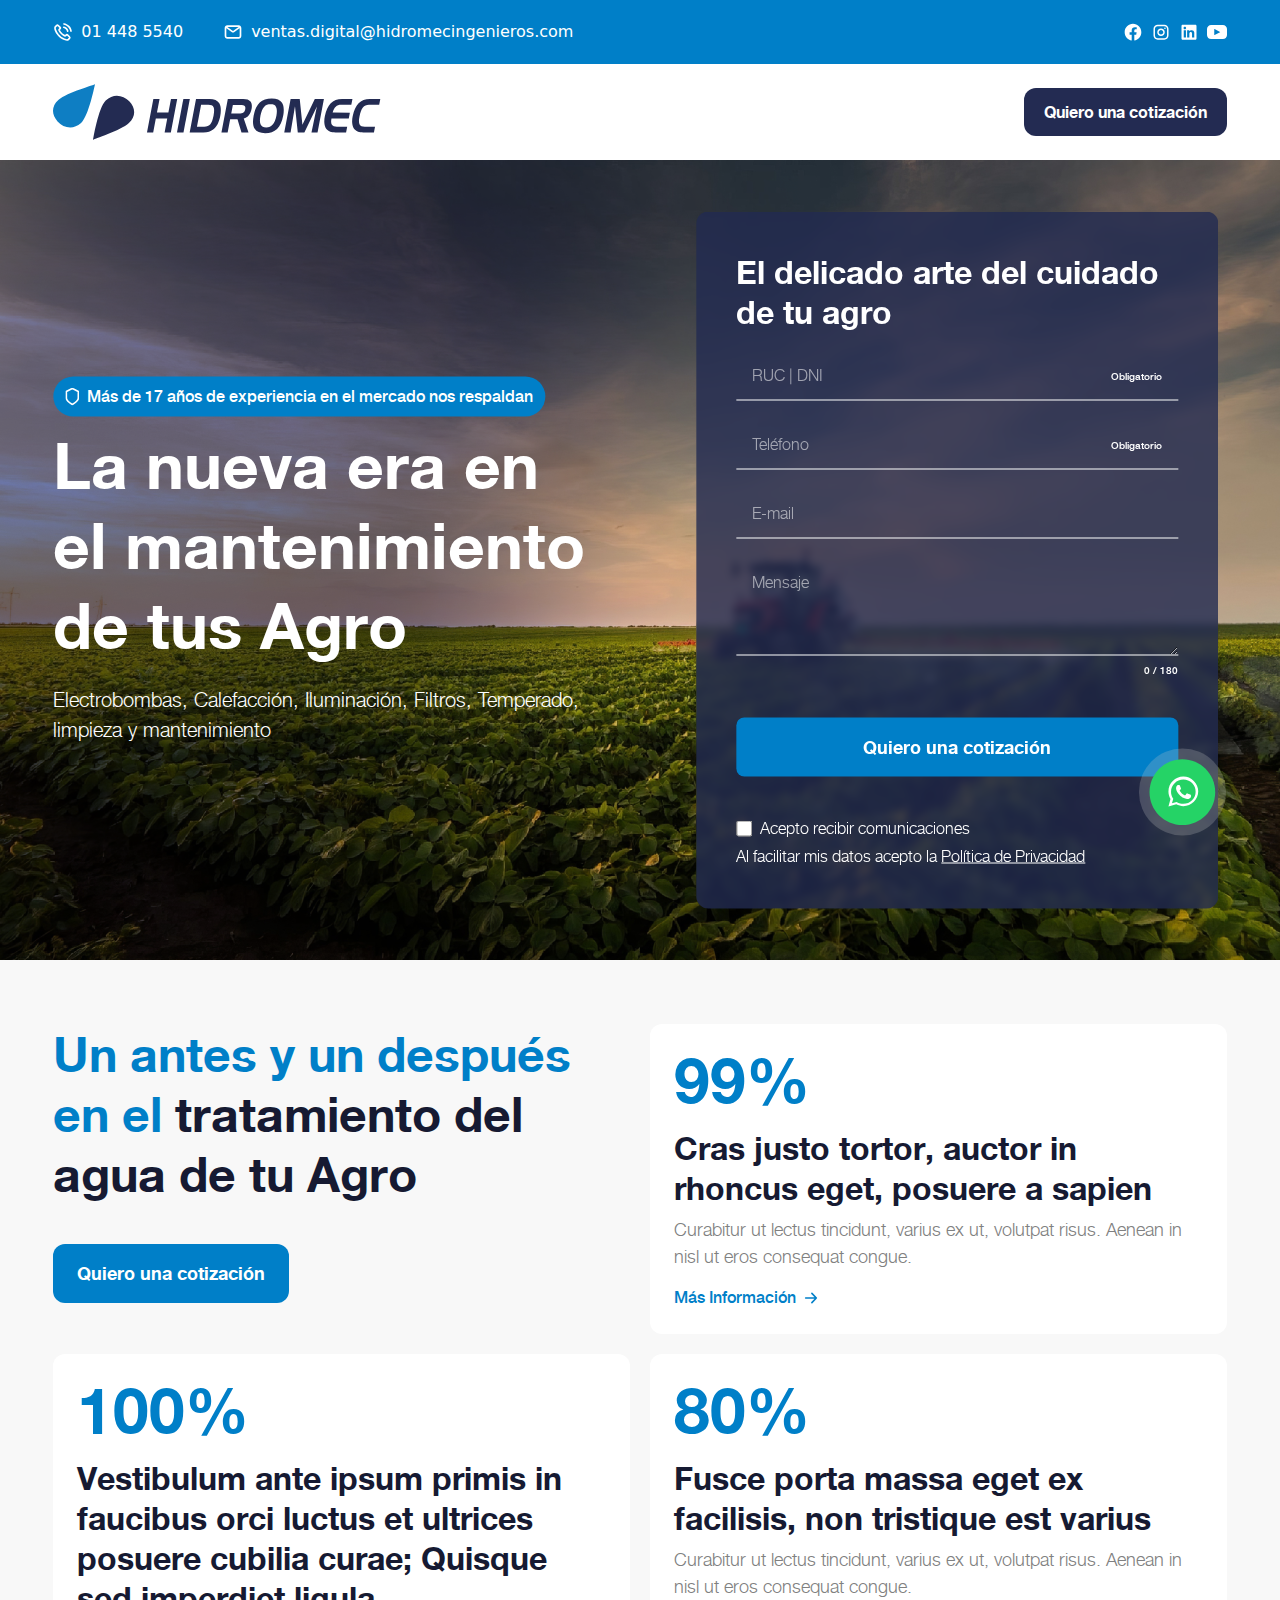
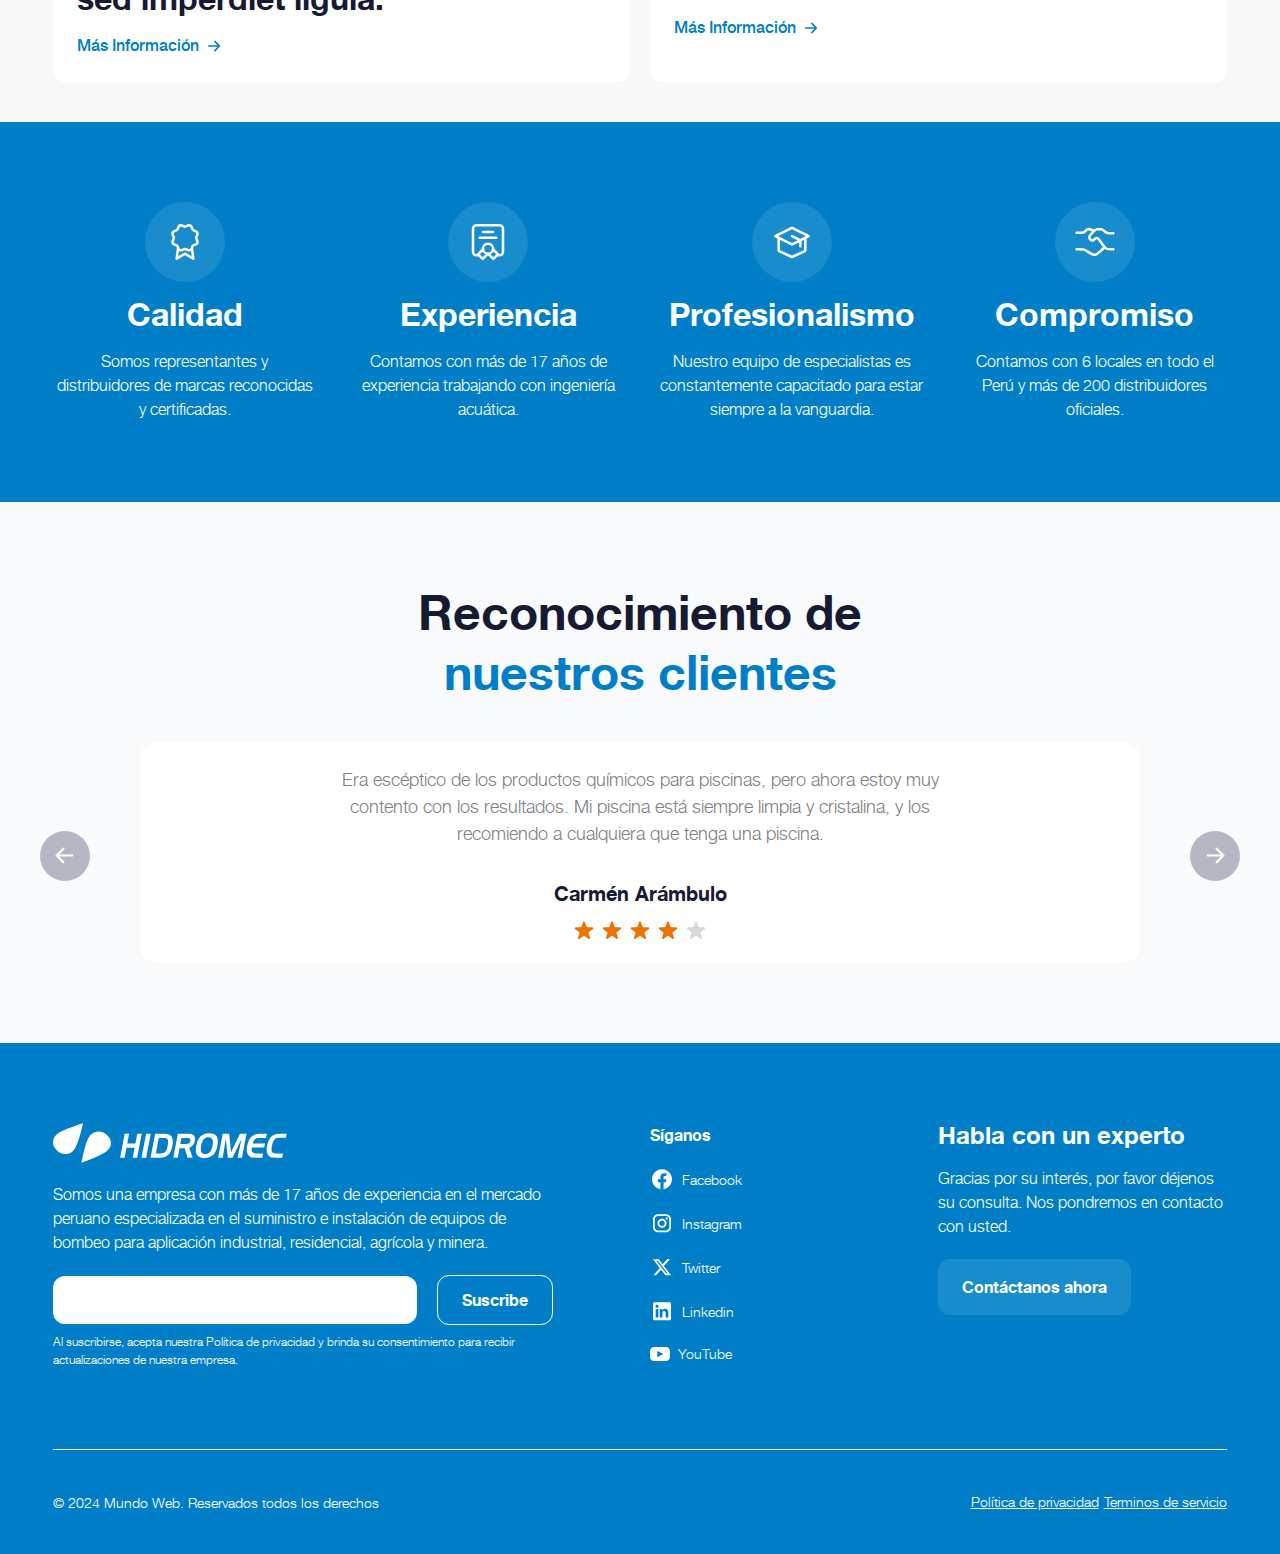
==== src/index_1.html @ 0ec749e6 "first commit" ====
<!DOCTYPE html>
<html lang="en">
  <head>
    <meta charset="UTF-8" />
    <meta name="viewport" content="width=device-width, initial-scale=1.0" />
    <title>Document</title>
    <link rel="preconnect" href="https://fonts.googleapis.com" />
    <link rel="preconnect" href="https://fonts.gstatic.com" crossorigin />
    <link
      rel="stylesheet"
      href="https://cdn.jsdelivr.net/npm/swiper@11/swiper-bundle.min.css"
    />
    <link rel="stylesheet" href="./css/output.css" />
    <style>
      @font-face {
        font-family: "helveticaBold";
        src: url("./fonts/helveticaneueltprobd-webfont.woff") format("woff");
      }

      @font-face {
        font-family: "helveticaLight";
        src: url("./fonts/helveticaneueltprolt-webfont.woff") format("woff");
      }

      @font-face {
        font-family: "helveticaMedium";
        src: url("./fonts/helveticaneueltpromd-webfont.woff") format("woff");
      }

      .custom-swiper-buttons .swiper-button-prev:after {
        background-image: url("./images/svg/image_22.svg");
        transition: background-image 0.2s ease-in-out;
      }

      .custom-swiper-buttons .swiper-button-prev:hover:after {
        background-image: url("./images/svg/image_25.svg");
      }

      .custom-swiper-buttons .swiper-button-next:after {
        background-image: url("./images/svg/image_23.svg");
        transition: background-image 0.2s ease-in-out;
      }

      .custom-swiper-buttons .swiper-button-next:hover:after {
        background-image: url("./images/svg/image_24.svg");
      }
    </style>
  </head>
  <body>
    <header>
      <div class="bg-[#007FC8] py-5">
        <div class="w-11/12 mx-auto flex justify-between items-center">
          <div class="flex justify-between items-center gap-10">
            <div class="hidden md:flex justify-center items-center gap-2">
              <img src="./images/svg/image_1.svg" alt="" />
              <p class="text-white">01 448 5540</p>
            </div>

            <div class="flex justify-center items-center gap-2">
              <img src="./images/svg/image_2.svg" alt="" />
              <p class="text-white">ventas.digital@hidromecingenieros.com</p>
            </div>
          </div>

          <div class="hidden md:flex justify-center items-center gap-2">
            <a href="#" target="_blank">
              <img src="./images/svg/image_3.svg" alt="facebook" />
            </a>
            <a href="#" target="_blank">
              <img src="./images/svg/image_4.svg" alt="instagram" />
            </a>
            <a href="#" target="_blank"
              ><img src="./images/svg/image_5.svg" alt="linkedin" />
            </a>
            <a href="#" target="_blank"
              ><img src="./images/svg/image_6.svg" alt="youtube" />
            </a>
          </div>
        </div>
      </div>

      <div
        class="hidden md:flex flex-col md:flex-row justify-between items-center w-11/12 mx-auto py-5 gap-5"
      >
        <div class="flex justify-center items-center">
          <a href="#">
            <img src="./images/svg/image_7.svg" alt="Hidromec" class="w-full" />
          </a>
        </div>
        <div class="flex justify-center items-center w-full md:w-auto">
          <a
            target="_blank"
            href="#"
            class="bg-[#232B52] text-white text-text16 rounded-xl py-3 px-5 w-full md:w-auto text-center font-helveticaBold"
            >Quiero una cotización</a
          >
        </div>
      </div>

      <div class="flex justify-end w-11/12 mx-auto z-[200] relative">
        <div class="fixed bottom-6 sm:bottom-[2rem] lg:bottom-[4rem] z-20">
          <a target="_blank" href="#">
            <img
              src="./images/svg/image_8.svg"
              alt="whatsapp"
              class="w-20 h-20 md:w-full md:h-full"
            />
          </a>
        </div>
      </div>
    </header>

    <main class="bg-[#F9FAFB]">
      <section class="relative">
        <img
          src="./images/img/image_16.png"
          alt="hidromec piscinas"
          class="w-full h-[800px] object-cover hidden md:block"
        />

        <img
          src="./images/img/image_16.png"
          alt="hidromec piscinas"
          class="w-full h-[1000px] object-cover block md:hidden"
        />

        <div
          class="absolute transform -translate-x-1/2 -translate-y-1/2 left-1/2 top-1/2 w-11/12 mx-auto pt-[350px] sm:pt-[250px] md:pt-[500px] lg:pt-0"
        >
          <div class="grid grid-cols-1 lg:grid-cols-2 gap-12 md:gap-24">
            <div
              class="flex flex-col justify-center items-start gap-2 w-full lg:max-w-[700px]"
            >
              <div
                class="flex justify-start items-center gap-2 bg-[#007FC8] rounded-full py-2 px-3"
              >
                <img src="./images/svg/image_9.svg" alt="experiencia" />
                <p
                  class="text-white font-helveticaMedium text-text12 md:text-text16"
                >
                  Más de 17 años de experiencia en el mercado nos respaldan
                </p>
              </div>

              <div class="flex flex-col gap-5 items-start">
                <h1
                  class="font-helveticaBold text-text48 md:text-text64 leading-tight text-white"
                >
                  La nueva era en el mantenimiento de tus Agro
                </h1>
                <p class="text-white font-helveticaLight text-text20">
                  Electrobombas, Calefacción, Iluminación, Filtros, Temperado,
                  limpieza y mantenimiento
                </p>
              </div>
            </div>

            <div>
              <div class="flex justify-center items-center">
                <div
                  class="bg-[#222A51] bg-opacity-80 rounded-xl p-10 backdrop-blur-sm"
                >
                  <div
                    class="w-full md:max-w-[600px] lg:max-w-[442px] mx-auto flex flex-col gap-5"
                  >
                    <h2
                      class="text-white font-helveticaBold text-text32 leading-tight"
                    >
                      El delicado arte del cuidado de tu agro
                    </h2>

                    <form action="" id="formContactos">
                      <div class="flex flex-col gap-5">
                        <div class="relative w-full">
                          <input
                            id=""
                            name="ruc"
                            placeholder="RUC | DNI"
                            type="text"
                            class="w-full py-3 px-4 focus:outline-none font-helveticaLight text-text16 text-[#FFFFFF] focus:ring-0 placeholder:text-[#FFFFFF] placeholder:text-opacity-55 border-white border-b transition-all focus:outline-0 border-t-0 border-l-0 border-r-0 focus:font-helveticaMedium bg-transparent"
                          />
                          <p
                            class="absolute right-4 top-1/2 transform -translate-y-1/2 cursor-pointer font-helveticaMedium text-white text-text10"
                          >
                            Obligatorio
                          </p>
                        </div>

                        <div class="relative w-full">
                          <input
                            id=""
                            name="phone"
                            placeholder="Teléfono"
                            type="tel"
                            class="w-full py-3 px-4 focus:outline-none font-helveticaLight text-text16 text-[#FFFFFF] focus:ring-0 placeholder:text-[#FFFFFF] placeholder:text-opacity-55 border-white border-b transition-all focus:outline-0 border-t-0 border-l-0 border-r-0 focus:font-helveticaMedium bg-transparent"
                          />
                          <p
                            class="absolute right-4 top-1/2 transform -translate-y-1/2 cursor-pointer font-helveticaMedium text-white text-text10"
                          >
                            Obligatorio
                          </p>
                        </div>

                        <div class="relative w-full">
                          <input
                            id=""
                            name="email"
                            placeholder="E-mail"
                            type="tel"
                            class="w-full py-3 px-4 focus:outline-none font-helveticaLight text-text16 text-[#FFFFFF] focus:ring-0 placeholder:text-[#FFFFFF] placeholder:text-opacity-55 border-white border-b transition-all focus:outline-0 border-t-0 border-l-0 border-r-0 focus:font-helveticaMedium bg-transparent"
                          />
                        </div>

                        <div>
                          <textarea
                            name="mensaje"
                            id="mensaje"
                            rows="3"
                            cols="30"
                            class="w-full py-3 px-4 focus:outline-none font-helveticaLight text-text16 placeholder:text-white text-white focus:ring-0 placeholder:text-opacity-55 border-white border-b transition-all focus:outline-0 border-t-0 border-l-0 border-r-0 focus:font-helveticaMedium bg-transparent"
                            placeholder="Mensaje"
                          ></textarea>
                          <div class="flex justify-end items-center">
                            <span
                              class="font-helveticaMedium text-text10 text-white"
                              >0 / 180</span
                            >
                          </div>
                        </div>

                        <div class="flex justify-center items-center py-5">
                          <a
                            href="#"
                            class="text-text18 font-helveticaBold text-white bg-[#007FC8] py-4 px-6 w-full text-center rounded-lg"
                            >Quiero una cotización</a
                          >
                        </div>
                        <div class="flex flex-col gap-1">
                          <div class="flex justify-start items-center gap-2">
                            <input
                              id="aceptar"
                              type="checkbox"
                              class="w-4 h-4 cursor-pointer"
                            />
                            <label
                              for="aceptar"
                              class="font-helveticaLight text-text16 text-white cursor-pointer"
                              >Acepto recibir comunicaciones</label
                            >
                          </div>
                          <div class="flex justify-start items-center gap-1">
                            <p
                              class="font-helveticaLight text-text16 text-white"
                            >
                              Al facilitar mis datos acepto la
                              <a
                                href="#"
                                target="_blank"
                                class="font-helveticaLight text-text16 text-white underline"
                                >Política de Privacidad</a
                              >
                            </p>
                          </div>
                        </div>
                      </div>
                    </form>
                  </div>
                </div>
              </div>
              <!-- --- -->
            </div>
          </div>
        </div>
      </section>

      <section class="bg-[#F8F8F8] pt-[305px] md:pt-[450px] lg:pt-16 pb-10">
        <div class="grid grid-cols-1 md:grid-cols-2 w-11/12 mx-auto gap-5">
          <div class="flex flex-col gap-10 max-w-[665px]">
            <h2
              class="text-[#007FC8] font-helveticaBold text-text48 leading-tight"
            >
              Un antes y un después en el
              <span class="text-[#161A32]"
                >tratamiento del agua de tu Agro</span
              >
            </h2>

            <div class="flex justify-start items-center w-full md:w-auto">
              <a
                href="#"
                class="text-white bg-[#007FC8] py-4 px-6 font-helveticaBold text-text18 rounded-xl w-full md:w-auto text-center"
              >
                Quiero una cotización
              </a>
            </div>
          </div>

          <div
            class="flex flex-col gap-4 group bg-white p-6 rounded-xl hover:shadow-lg md:duration-300"
          >
            <div class="flex flex-col gap-4">
              <p
                class="text-[#007FC8] font-helveticaBold text-text64 leading-none"
              >
                99%
              </p>
              <div class="flex flex-col gap-2">
                <h3
                  class="text-[#161A32] font-helveticaBold text-text32 leading-tight"
                >
                  Cras justo tortor, auctor in rhoncus eget, posuere a sapien
                </h3>
                <p class="text-[#808080] font-helveticaLight text-text18">
                  Curabitur ut lectus tincidunt, varius ex ut, volutpat risus.
                  Aenean in nisl ut eros consequat congue.
                </p>
              </div>
            </div>
            <div>
              <a
                href="#"
                class="font-helveticaMedium text-text16 text-[#007FC8] flex justify-start items-center gap-2"
              >
                <span>Más Información</span>
                <div>
                  <svg
                    width="14"
                    height="12"
                    viewBox="0 0 14 12"
                    fill="none"
                    xmlns="http://www.w3.org/2000/svg"
                  >
                    <path
                      d="M7.88628 1.33334L12.3307 6.00001M12.3307 6.00001L7.88628 10.6667M12.3307 6.00001L1.66406 6.00001"
                      stroke="#007FC8"
                      stroke-width="1.6"
                      stroke-linecap="round"
                      stroke-linejoin="round"
                    />
                  </svg>
                </div>
              </a>
            </div>
          </div>

          <div
            class="flex flex-col gap-4 group bg-white p-6 rounded-xl hover:shadow-lg md:duration-300"
          >
            <div class="flex flex-col gap-4">
              <p
                class="text-[#007FC8] font-helveticaBold text-text64 leading-none"
              >
                100%
              </p>
              <div class="flex flex-col gap-2">
                <h3
                  class="text-[#161A32] font-helveticaBold text-text32 leading-tight"
                >
                  Vestibulum ante ipsum primis in faucibus orci luctus et
                  ultrices posuere cubilia curae; Quisque sed imperdiet ligula.
                </h3>
              </div>
            </div>
            <div>
              <a
                href="#"
                class="font-helveticaMedium text-text16 text-[#007FC8] flex justify-start items-center gap-2"
              >
                <span>Más Información</span>
                <div>
                  <svg
                    width="14"
                    height="12"
                    viewBox="0 0 14 12"
                    fill="none"
                    xmlns="http://www.w3.org/2000/svg"
                  >
                    <path
                      d="M7.88628 1.33334L12.3307 6.00001M12.3307 6.00001L7.88628 10.6667M12.3307 6.00001L1.66406 6.00001"
                      stroke="#007FC8"
                      stroke-width="1.6"
                      stroke-linecap="round"
                      stroke-linejoin="round"
                    />
                  </svg>
                </div>
              </a>
            </div>
          </div>

          <div
            class="flex flex-col gap-4 group bg-white p-6 rounded-xl hover:shadow-lg md:duration-300"
          >
            <div class="flex flex-col gap-4">
              <p
                class="text-[#007FC8] font-helveticaBold text-text64 leading-none"
              >
                80%
              </p>
              <div class="flex flex-col gap-2">
                <h3
                  class="text-[#161A32] font-helveticaBold text-text32 leading-tight"
                >
                  Fusce porta massa eget ex facilisis, non tristique est varius
                </h3>
                <p class="text-[#808080] font-helveticaLight text-text18">
                  Curabitur ut lectus tincidunt, varius ex ut, volutpat risus.
                  Aenean in nisl ut eros consequat congue.
                </p>
              </div>
            </div>
            <div>
              <a
                href="#"
                class="font-helveticaMedium text-text16 text-[#007FC8] flex justify-start items-center gap-2"
              >
                <span>Más Información</span>
                <div>
                  <svg
                    width="14"
                    height="12"
                    viewBox="0 0 14 12"
                    fill="none"
                    xmlns="http://www.w3.org/2000/svg"
                  >
                    <path
                      d="M7.88628 1.33334L12.3307 6.00001M12.3307 6.00001L7.88628 10.6667M12.3307 6.00001L1.66406 6.00001"
                      stroke="#007FC8"
                      stroke-width="1.6"
                      stroke-linecap="round"
                      stroke-linejoin="round"
                    />
                  </svg>
                </div>
              </a>
            </div>
          </div>
        </div>
      </section>

      <section class="bg-[#007FC8]">
        <div
          class="grid grid-cols-1 md:grid-cols-2 lg:grid-cols-4 w-11/12 mx-auto gap-10 py-20"
        >
          <div class="flex flex-col gap-3 items-center">
            <div class="flex flex-col gap-2 items-center">
              <div class="flex justify-center items-center">
                <img src="./images/svg/image_31.svg" alt="Calidad" />
              </div>
              <h2 class="font-helveticaBold text-text32 text-white text-center">
                Calidad
              </h2>
            </div>
            <p class="text-white font-helveticaLight text-text16 text-center">
              Somos representantes y distribuidores de marcas reconocidas y
              certificadas.
            </p>
          </div>

          <div class="flex flex-col gap-3 items-center">
            <div class="flex flex-col gap-2 items-center">
              <div class="flex justify-center items-center">
                <img src="./images/svg/image_32.svg" alt="Calidad" />
              </div>
              <h2 class="font-helveticaBold text-text32 text-white text-center">
                Experiencia
              </h2>
            </div>
            <p class="text-white font-helveticaLight text-text16 text-center">
              Contamos con más de 17 años de experiencia trabajando con
              ingeniería acuática.
            </p>
          </div>

          <div class="flex flex-col gap-3 items-center">
            <div class="flex flex-col gap-2 items-center">
              <div class="flex justify-center items-center">
                <img src="./images/svg/image_33.svg" alt="Calidad" />
              </div>
              <h2 class="font-helveticaBold text-text32 text-white text-center">
                Profesionalismo
              </h2>
            </div>
            <p class="text-white font-helveticaLight text-text16 text-center">
              Nuestro equipo de especialistas es constantemente capacitado para
              estar siempre a la vanguardia.
            </p>
          </div>

          <div class="flex flex-col gap-3 items-center">
            <div class="flex flex-col gap-2 items-center">
              <div class="flex justify-center items-center">
                <img src="./images/svg/image_34.svg" alt="Calidad" />
              </div>
              <h2 class="font-helveticaBold text-text32 text-white text-center">
                Compromiso
              </h2>
            </div>
            <p class="text-white font-helveticaLight text-text16 text-center">
              Contamos con 6 locales en todo el Perú y más de 200 distribuidores
              oficiales.
            </p>
          </div>
        </div>
      </section>

      <section class="pb-20 pt-10 md:pt-20">
        <h3
          class="text-[#161A32] font-helveticaBold text-text32 md:text-text48 text-center w-[300px] md:w-[500px] mx-auto leading-tight pb-10"
        >
          Reconocimiento de
          <span class="text-[#007FC8]">nuestros clientes</span>
        </h3>

        <div class="w-11/12 md:max-w-[1000px] mx-auto relative">
          <div class="swiper testimonios rounded-2xl">
            <div class="swiper-wrapper">
              <div class="swiper-slide">
                <div
                  class="flex flex-col gap-8 bg-white rounded-lg p-6 items-center"
                >
                  <p
                    class="text-[#808080] font-helveticaLight text-text18 text-center max-w-[600px]"
                  >
                    Era escéptico de los productos químicos para piscinas, pero
                    ahora estoy muy contento con los resultados. Mi piscina está
                    siempre limpia y cristalina, y los recomiendo a cualquiera
                    que tenga una piscina.
                  </p>

                  <div class="flex flex-col gap-3 max-w-[600px]">
                    <p class="font-helveticaBold text-text20 text-[#161A32]">
                      Carmén Arámbulo
                    </p>
                    <div class="flex justify-center items-center gap-2">
                      <img src="./images/svg/image_29.svg" alt="start" />
                      <img src="./images/svg/image_29.svg" alt="start" />
                      <img src="./images/svg/image_29.svg" alt="start" />
                      <img src="./images/svg/image_29.svg" alt="start" />
                      <img src="./images/svg/image_30.svg" alt="start" />
                    </div>
                  </div>
                </div>
              </div>

              <div class="swiper-slide">
                <div
                  class="flex flex-col gap-8 bg-white rounded-lg p-6 items-center"
                >
                  <p
                    class="text-[#808080] font-helveticaLight text-text18 text-center max-w-[600px]"
                  >
                    Era escéptico de los productos químicos para piscinas, pero
                    ahora estoy muy contento con los resultados. Mi piscina está
                    siempre limpia y cristalina, y los recomiendo a cualquiera
                    que tenga una piscina.
                  </p>

                  <div class="flex flex-col gap-3 max-w-[600px]">
                    <p class="font-helveticaBold text-text20 text-[#161A32]">
                      Carmén Arámbulo
                    </p>
                    <div class="flex justify-center items-center gap-2">
                      <img src="./images/svg/image_29.svg" alt="start" />
                      <img src="./images/svg/image_29.svg" alt="start" />
                      <img src="./images/svg/image_29.svg" alt="start" />
                      <img src="./images/svg/image_29.svg" alt="start" />
                      <img src="./images/svg/image_30.svg" alt="start" />
                    </div>
                  </div>
                </div>
              </div>

              <div class="swiper-slide">
                <div
                  class="flex flex-col gap-8 bg-white rounded-lg p-6 items-center"
                >
                  <p
                    class="text-[#808080] font-helveticaLight text-text18 text-center max-w-[600px]"
                  >
                    Era escéptico de los productos químicos para piscinas, pero
                    ahora estoy muy contento con los resultados. Mi piscina está
                    siempre limpia y cristalina, y los recomiendo a cualquiera
                    que tenga una piscina.
                  </p>

                  <div class="flex flex-col gap-3 max-w-[600px]">
                    <p class="font-helveticaBold text-text20 text-[#161A32]">
                      Carmén Arámbulo
                    </p>
                    <div class="flex justify-center items-center gap-2">
                      <img src="./images/svg/image_29.svg" alt="start" />
                      <img src="./images/svg/image_29.svg" alt="start" />
                      <img src="./images/svg/image_29.svg" alt="start" />
                      <img src="./images/svg/image_29.svg" alt="start" />
                      <img src="./images/svg/image_30.svg" alt="start" />
                    </div>
                  </div>
                </div>
              </div>

              <div class="swiper-slide">
                <div
                  class="flex flex-col gap-8 bg-white rounded-lg p-6 items-center"
                >
                  <p
                    class="text-[#808080] font-helveticaLight text-text18 text-center max-w-[600px]"
                  >
                    Era escéptico de los productos químicos para piscinas, pero
                    ahora estoy muy contento con los resultados. Mi piscina está
                    siempre limpia y cristalina, y los recomiendo a cualquiera
                    que tenga una piscina.
                  </p>

                  <div class="flex flex-col gap-3 max-w-[600px]">
                    <p class="font-helveticaBold text-text20 text-[#161A32]">
                      Carmén Arámbulo
                    </p>
                    <div class="flex justify-center items-center gap-2">
                      <img src="./images/svg/image_29.svg" alt="start" />
                      <img src="./images/svg/image_29.svg" alt="start" />
                      <img src="./images/svg/image_29.svg" alt="start" />
                      <img src="./images/svg/image_29.svg" alt="start" />
                      <img src="./images/svg/image_30.svg" alt="start" />
                    </div>
                  </div>
                </div>
              </div>
            </div>
          </div>
          <div class="custom-swiper-buttons xl:flex xl:absolute hidden">
            <div class="swiper-button-prev"></div>
            <div class="swiper-button-next"></div>
          </div>
          <div
            class="swiper-pagination !-bottom-[56px] block xl:hidden mb-[6px] xl:mb-0"
          ></div>
        </div>
      </section>
    </main>

    <footer class="bg-[#007FC8]">
      <div
        class="grid grid-cols-1 md:grid-cols-2 w-11/12 mx-auto py-20 gap-32 md:gap-5"
      >
        <div class="w-full md:max-w-[500px] flex flex-col gap-5">
          <a href="#">
            <img src="./images/svg/image_21.svg" alt="Hidromec" />
          </a>
          <p class="text-white font-helveticaLight text-text16">
            Somos una empresa con más de 17 años de experiencia en el mercado
            peruano especializada en el suministro e instalación de equipos de
            bombeo para aplicación industrial, residencial, agrícola y minera.
          </p>

          <div class="flex flex-col gap-2">
            <form
              action=""
              id="footerFormulario"
              class="flex flex-col md:flex-row md:justify-start md:items-center gap-5"
            >
              <div class="w-full">
                <input
                  type="text"
                  class="bg-white px-5 py-3 rounded-xl w-full"
                />
              </div>

              <div class="flex justify-center items-center w-full md:w-auto">
                <a
                  href="#"
                  class="font-helveticaBold text-text16 text-white border border-white py-3 px-6 rounded-xl w-full md:w-auto text-center"
                  >Suscribe
                </a>
              </div>
            </form>
            <p class="font-helveticaLight text-text12 text-white">
              Al suscribirse, acepta nuestra Política de privacidad y brinda su
              consentimiento para recibir actualizaciones de nuestra empresa.
            </p>
          </div>
        </div>

        <div class="grid grid-cols-1 md:grid-cols-2 gap-10 md:gap-0">
          <div class="flex flex-col gap-5">
            <p class="font-helveticaBold text-text16 text-white">Síganos</p>

            <div class="flex flex-col gap-5">
              <a
                href="#"
                target="_blank"
                class="flex justify-start items-center gap-2 text-white font-helveticaLight text-text14"
              >
                <img src="./images/svg/image_16.svg" alt="facebook" />
                <span>Facebook</span>
              </a>
              <a
                href="#"
                target="_blank"
                class="flex justify-start items-center gap-2 text-white font-helveticaLight text-text14"
              >
                <img src="./images/svg/image_17.svg" alt="instagram" />
                <span>Instagram</span>
              </a>
              <a
                href="#"
                target="_blank"
                class="flex justify-start items-center gap-2 text-white font-helveticaLight text-text14"
              >
                <img src="./images/svg/image_18.svg" alt="twitter" />
                <span>Twitter</span>
              </a>
              <a
                href="#"
                target="_blank"
                class="flex justify-start items-center gap-2 text-white font-helveticaLight text-text14"
              >
                <img src="./images/svg/image_19.svg" alt="linkedin" />
                <span>Linkedin</span>
              </a>
              <a
                href="#"
                target="_blank"
                class="flex justify-start items-center gap-2 text-white font-helveticaLight text-text14"
              >
                <img src="./images/svg/image_20.svg" alt="youtube" />
                <span>YouTube</span>
              </a>
            </div>
          </div>

          <div class="flex flex-col gap-5">
            <p class="font-helveticaBold text-text24 text-white leading-none">
              Habla con un experto
            </p>

            <p class="text-white font-helveticaLight text-text16">
              Gracias por su interés, por favor déjenos su consulta. Nos
              pondremos en contacto con usted.
            </p>

            <div class="flex justify-start items-center">
              <a
                href="#"
                target="_blank"
                class="bg-[#198CCD] text-white font-helveticaBold text-text16 py-4 px-6 rounded-xl"
                >Contáctanos ahora</a
              >
            </div>
          </div>
        </div>
      </div>

      <div
        class="flex flex-col items-start gap-3 md:flex-row md:justify-between md:items-center w-11/12 mx-auto py-10 border-t border-white"
      >
        <a
          href="#"
          target="_blank"
          class="text-white font-helveticaLight text-text14"
          >&copy; 2024 Mundo Web. Reservados todos los derechos</a
        >
        <div>
          <a
            href="#"
            target="_blank"
            class="underline text-white font-helveticaLight text-text14"
            >Política de privacidad</a
          >
          <a
            href="#"
            target="_blank"
            class="underline text-white font-helveticaLight text-text14"
            >Terminos de servicio</a
          >
        </div>
      </div>
    </footer>

    <script src="https://cdn.jsdelivr.net/npm/swiper@11/swiper-bundle.min.js"></script>
    <script>
      /*  */
      var swiper = new Swiper(".testimonios", {
        slidesPerView: 1,
        spaceBetween: 30,
        loop: true,
        grabCursor: true,
        centeredSlides: false,
        initialSlide: 0,
        navigation: {
          nextEl: ".swiper-button-next",
          prevEl: ".swiper-button-prev",
        },
        pagination: {
          el: ".swiper-pagination",
        },
        breakpoints: {
          0: {
            slidesPerView: 1,
          },
          768: {
            slidesPerView: 2,
          },
          1024: {
            slidesPerView: 1,
          },
        },
      });
      /*  */
      var swiper = new Swiper(".logos", {
        slidesPerView: 4,
        spaceBetween: 30,
        centeredSlides: false,
        initialSlide: 0,
        loop: true,
        autoplay: {
          delay: 1500,
          disableOnInteraction: false,
        },
        breakpoints: {
          0: {
            slidesPerView: 2,
            centeredSlides: true,
          },
          768: {
            slidesPerView: 4,
            centeredSlides: false,
            autoplay: false,
          },
        },
      });
    </script>
  </body>
</html>
---- src/css/output.css ----
/*
! tailwindcss v3.4.3 | MIT License | https://tailwindcss.com
*/

/*
1. Prevent padding and border from affecting element width. (https://github.com/mozdevs/cssremedy/issues/4)
2. Allow adding a border to an element by just adding a border-width. (https://github.com/tailwindcss/tailwindcss/pull/116)
*/

*,
::before,
::after {
  box-sizing: border-box;
  /* 1 */
  border-width: 0;
  /* 2 */
  border-style: solid;
  /* 2 */
  border-color: #e5e7eb;
  /* 2 */
}

::before,
::after {
  --tw-content: '';
}

/*
1. Use a consistent sensible line-height in all browsers.
2. Prevent adjustments of font size after orientation changes in iOS.
3. Use a more readable tab size.
4. Use the user's configured `sans` font-family by default.
5. Use the user's configured `sans` font-feature-settings by default.
6. Use the user's configured `sans` font-variation-settings by default.
7. Disable tap highlights on iOS
*/

html,
:host {
  line-height: 1.5;
  /* 1 */
  -webkit-text-size-adjust: 100%;
  /* 2 */
  -moz-tab-size: 4;
  /* 3 */
  -o-tab-size: 4;
     tab-size: 4;
  /* 3 */
  font-family: ui-sans-serif, system-ui, sans-serif, "Apple Color Emoji", "Segoe UI Emoji", "Segoe UI Symbol", "Noto Color Emoji";
  /* 4 */
  font-feature-settings: normal;
  /* 5 */
  font-variation-settings: normal;
  /* 6 */
  -webkit-tap-highlight-color: transparent;
  /* 7 */
}

/*
1. Remove the margin in all browsers.
2. Inherit line-height from `html` so users can set them as a class directly on the `html` element.
*/

body {
  margin: 0;
  /* 1 */
  line-height: inherit;
  /* 2 */
}

/*
1. Add the correct height in Firefox.
2. Correct the inheritance of border color in Firefox. (https://bugzilla.mozilla.org/show_bug.cgi?id=190655)
3. Ensure horizontal rules are visible by default.
*/

hr {
  height: 0;
  /* 1 */
  color: inherit;
  /* 2 */
  border-top-width: 1px;
  /* 3 */
}

/*
Add the correct text decoration in Chrome, Edge, and Safari.
*/

abbr:where([title]) {
  -webkit-text-decoration: underline dotted;
          text-decoration: underline dotted;
}

/*
Remove the default font size and weight for headings.
*/

h1,
h2,
h3,
h4,
h5,
h6 {
  font-size: inherit;
  font-weight: inherit;
}

/*
Reset links to optimize for opt-in styling instead of opt-out.
*/

a {
  color: inherit;
  text-decoration: inherit;
}

/*
Add the correct font weight in Edge and Safari.
*/

b,
strong {
  font-weight: bolder;
}

/*
1. Use the user's configured `mono` font-family by default.
2. Use the user's configured `mono` font-feature-settings by default.
3. Use the user's configured `mono` font-variation-settings by default.
4. Correct the odd `em` font sizing in all browsers.
*/

code,
kbd,
samp,
pre {
  font-family: ui-monospace, SFMono-Regular, Menlo, Monaco, Consolas, "Liberation Mono", "Courier New", monospace;
  /* 1 */
  font-feature-settings: normal;
  /* 2 */
  font-variation-settings: normal;
  /* 3 */
  font-size: 1em;
  /* 4 */
}

/*
Add the correct font size in all browsers.
*/

small {
  font-size: 80%;
}

/*
Prevent `sub` and `sup` elements from affecting the line height in all browsers.
*/

sub,
sup {
  font-size: 75%;
  line-height: 0;
  position: relative;
  vertical-align: baseline;
}

sub {
  bottom: -0.25em;
}

sup {
  top: -0.5em;
}

/*
1. Remove text indentation from table contents in Chrome and Safari. (https://bugs.chromium.org/p/chromium/issues/detail?id=999088, https://bugs.webkit.org/show_bug.cgi?id=201297)
2. Correct table border color inheritance in all Chrome and Safari. (https://bugs.chromium.org/p/chromium/issues/detail?id=935729, https://bugs.webkit.org/show_bug.cgi?id=195016)
3. Remove gaps between table borders by default.
*/

table {
  text-indent: 0;
  /* 1 */
  border-color: inherit;
  /* 2 */
  border-collapse: collapse;
  /* 3 */
}

/*
1. Change the font styles in all browsers.
2. Remove the margin in Firefox and Safari.
3. Remove default padding in all browsers.
*/

button,
input,
optgroup,
select,
textarea {
  font-family: inherit;
  /* 1 */
  font-feature-settings: inherit;
  /* 1 */
  font-variation-settings: inherit;
  /* 1 */
  font-size: 100%;
  /* 1 */
  font-weight: inherit;
  /* 1 */
  line-height: inherit;
  /* 1 */
  letter-spacing: inherit;
  /* 1 */
  color: inherit;
  /* 1 */
  margin: 0;
  /* 2 */
  padding: 0;
  /* 3 */
}

/*
Remove the inheritance of text transform in Edge and Firefox.
*/

button,
select {
  text-transform: none;
}

/*
1. Correct the inability to style clickable types in iOS and Safari.
2. Remove default button styles.
*/

button,
input:where([type='button']),
input:where([type='reset']),
input:where([type='submit']) {
  -webkit-appearance: button;
  /* 1 */
  background-color: transparent;
  /* 2 */
  background-image: none;
  /* 2 */
}

/*
Use the modern Firefox focus style for all focusable elements.
*/

:-moz-focusring {
  outline: auto;
}

/*
Remove the additional `:invalid` styles in Firefox. (https://github.com/mozilla/gecko-dev/blob/2f9eacd9d3d995c937b4251a5557d95d494c9be1/layout/style/res/forms.css#L728-L737)
*/

:-moz-ui-invalid {
  box-shadow: none;
}

/*
Add the correct vertical alignment in Chrome and Firefox.
*/

progress {
  vertical-align: baseline;
}

/*
Correct the cursor style of increment and decrement buttons in Safari.
*/

::-webkit-inner-spin-button,
::-webkit-outer-spin-button {
  height: auto;
}

/*
1. Correct the odd appearance in Chrome and Safari.
2. Correct the outline style in Safari.
*/

[type='search'] {
  -webkit-appearance: textfield;
  /* 1 */
  outline-offset: -2px;
  /* 2 */
}

/*
Remove the inner padding in Chrome and Safari on macOS.
*/

::-webkit-search-decoration {
  -webkit-appearance: none;
}

/*
1. Correct the inability to style clickable types in iOS and Safari.
2. Change font properties to `inherit` in Safari.
*/

::-webkit-file-upload-button {
  -webkit-appearance: button;
  /* 1 */
  font: inherit;
  /* 2 */
}

/*
Add the correct display in Chrome and Safari.
*/

summary {
  display: list-item;
}

/*
Removes the default spacing and border for appropriate elements.
*/

blockquote,
dl,
dd,
h1,
h2,
h3,
h4,
h5,
h6,
hr,
figure,
p,
pre {
  margin: 0;
}

fieldset {
  margin: 0;
  padding: 0;
}

legend {
  padding: 0;
}

ol,
ul,
menu {
  list-style: none;
  margin: 0;
  padding: 0;
}

/*
Reset default styling for dialogs.
*/

dialog {
  padding: 0;
}

/*
Prevent resizing textareas horizontally by default.
*/

textarea {
  resize: vertical;
}

/*
1. Reset the default placeholder opacity in Firefox. (https://github.com/tailwindlabs/tailwindcss/issues/3300)
2. Set the default placeholder color to the user's configured gray 400 color.
*/

input::-moz-placeholder, textarea::-moz-placeholder {
  opacity: 1;
  /* 1 */
  color: #9ca3af;
  /* 2 */
}

input::placeholder,
textarea::placeholder {
  opacity: 1;
  /* 1 */
  color: #9ca3af;
  /* 2 */
}

/*
Set the default cursor for buttons.
*/

button,
[role="button"] {
  cursor: pointer;
}

/*
Make sure disabled buttons don't get the pointer cursor.
*/

:disabled {
  cursor: default;
}

/*
1. Make replaced elements `display: block` by default. (https://github.com/mozdevs/cssremedy/issues/14)
2. Add `vertical-align: middle` to align replaced elements more sensibly by default. (https://github.com/jensimmons/cssremedy/issues/14#issuecomment-634934210)
   This can trigger a poorly considered lint error in some tools but is included by design.
*/

img,
svg,
video,
canvas,
audio,
iframe,
embed,
object {
  display: block;
  /* 1 */
  vertical-align: middle;
  /* 2 */
}

/*
Constrain images and videos to the parent width and preserve their intrinsic aspect ratio. (https://github.com/mozdevs/cssremedy/issues/14)
*/

img,
video {
  max-width: 100%;
  height: auto;
}

/* Make elements with the HTML hidden attribute stay hidden by default */

[hidden] {
  display: none;
}

*, ::before, ::after {
  --tw-border-spacing-x: 0;
  --tw-border-spacing-y: 0;
  --tw-translate-x: 0;
  --tw-translate-y: 0;
  --tw-rotate: 0;
  --tw-skew-x: 0;
  --tw-skew-y: 0;
  --tw-scale-x: 1;
  --tw-scale-y: 1;
  --tw-pan-x:  ;
  --tw-pan-y:  ;
  --tw-pinch-zoom:  ;
  --tw-scroll-snap-strictness: proximity;
  --tw-gradient-from-position:  ;
  --tw-gradient-via-position:  ;
  --tw-gradient-to-position:  ;
  --tw-ordinal:  ;
  --tw-slashed-zero:  ;
  --tw-numeric-figure:  ;
  --tw-numeric-spacing:  ;
  --tw-numeric-fraction:  ;
  --tw-ring-inset:  ;
  --tw-ring-offset-width: 0px;
  --tw-ring-offset-color: #fff;
  --tw-ring-color: rgb(59 130 246 / 0.5);
  --tw-ring-offset-shadow: 0 0 #0000;
  --tw-ring-shadow: 0 0 #0000;
  --tw-shadow: 0 0 #0000;
  --tw-shadow-colored: 0 0 #0000;
  --tw-blur:  ;
  --tw-brightness:  ;
  --tw-contrast:  ;
  --tw-grayscale:  ;
  --tw-hue-rotate:  ;
  --tw-invert:  ;
  --tw-saturate:  ;
  --tw-sepia:  ;
  --tw-drop-shadow:  ;
  --tw-backdrop-blur:  ;
  --tw-backdrop-brightness:  ;
  --tw-backdrop-contrast:  ;
  --tw-backdrop-grayscale:  ;
  --tw-backdrop-hue-rotate:  ;
  --tw-backdrop-invert:  ;
  --tw-backdrop-opacity:  ;
  --tw-backdrop-saturate:  ;
  --tw-backdrop-sepia:  ;
  --tw-contain-size:  ;
  --tw-contain-layout:  ;
  --tw-contain-paint:  ;
  --tw-contain-style:  ;
}

::backdrop {
  --tw-border-spacing-x: 0;
  --tw-border-spacing-y: 0;
  --tw-translate-x: 0;
  --tw-translate-y: 0;
  --tw-rotate: 0;
  --tw-skew-x: 0;
  --tw-skew-y: 0;
  --tw-scale-x: 1;
  --tw-scale-y: 1;
  --tw-pan-x:  ;
  --tw-pan-y:  ;
  --tw-pinch-zoom:  ;
  --tw-scroll-snap-strictness: proximity;
  --tw-gradient-from-position:  ;
  --tw-gradient-via-position:  ;
  --tw-gradient-to-position:  ;
  --tw-ordinal:  ;
  --tw-slashed-zero:  ;
  --tw-numeric-figure:  ;
  --tw-numeric-spacing:  ;
  --tw-numeric-fraction:  ;
  --tw-ring-inset:  ;
  --tw-ring-offset-width: 0px;
  --tw-ring-offset-color: #fff;
  --tw-ring-color: rgb(59 130 246 / 0.5);
  --tw-ring-offset-shadow: 0 0 #0000;
  --tw-ring-shadow: 0 0 #0000;
  --tw-shadow: 0 0 #0000;
  --tw-shadow-colored: 0 0 #0000;
  --tw-blur:  ;
  --tw-brightness:  ;
  --tw-contrast:  ;
  --tw-grayscale:  ;
  --tw-hue-rotate:  ;
  --tw-invert:  ;
  --tw-saturate:  ;
  --tw-sepia:  ;
  --tw-drop-shadow:  ;
  --tw-backdrop-blur:  ;
  --tw-backdrop-brightness:  ;
  --tw-backdrop-contrast:  ;
  --tw-backdrop-grayscale:  ;
  --tw-backdrop-hue-rotate:  ;
  --tw-backdrop-invert:  ;
  --tw-backdrop-opacity:  ;
  --tw-backdrop-saturate:  ;
  --tw-backdrop-sepia:  ;
  --tw-contain-size:  ;
  --tw-contain-layout:  ;
  --tw-contain-paint:  ;
  --tw-contain-style:  ;
}

.fixed {
  position: fixed;
}

.absolute {
  position: absolute;
}

.relative {
  position: relative;
}

.\!-bottom-\[56px\] {
  bottom: -56px !important;
}

.bottom-6 {
  bottom: 1.5rem;
}

.left-1\/2 {
  left: 50%;
}

.right-4 {
  right: 1rem;
}

.top-1\/2 {
  top: 50%;
}

.z-20 {
  z-index: 20;
}

.z-\[200\] {
  z-index: 200;
}

.mx-auto {
  margin-left: auto;
  margin-right: auto;
}

.mb-\[6px\] {
  margin-bottom: 6px;
}

.block {
  display: block;
}

.flex {
  display: flex;
}

.grid {
  display: grid;
}

.hidden {
  display: none;
}

.h-20 {
  height: 5rem;
}

.h-4 {
  height: 1rem;
}

.h-\[1000px\] {
  height: 1000px;
}

.h-\[355px\] {
  height: 355px;
}

.h-\[800px\] {
  height: 800px;
}

.w-11\/12 {
  width: 91.666667%;
}

.w-20 {
  width: 5rem;
}

.w-4 {
  width: 1rem;
}

.w-\[300px\] {
  width: 300px;
}

.w-full {
  width: 100%;
}

.w-10\/12 {
  width: 83.333333%;
}

.w-9\/12 {
  width: 75%;
}

.max-w-\[665px\] {
  max-width: 665px;
}

.max-w-\[700px\] {
  max-width: 700px;
}

.max-w-\[1000px\] {
  max-width: 1000px;
}

.max-w-\[600px\] {
  max-width: 600px;
}

.flex-grow {
  flex-grow: 1;
}

.-translate-x-1\/2 {
  --tw-translate-x: -50%;
  transform: translate(var(--tw-translate-x), var(--tw-translate-y)) rotate(var(--tw-rotate)) skewX(var(--tw-skew-x)) skewY(var(--tw-skew-y)) scaleX(var(--tw-scale-x)) scaleY(var(--tw-scale-y));
}

.-translate-y-1\/2 {
  --tw-translate-y: -50%;
  transform: translate(var(--tw-translate-x), var(--tw-translate-y)) rotate(var(--tw-rotate)) skewX(var(--tw-skew-x)) skewY(var(--tw-skew-y)) scaleX(var(--tw-scale-x)) scaleY(var(--tw-scale-y));
}

.transform {
  transform: translate(var(--tw-translate-x), var(--tw-translate-y)) rotate(var(--tw-rotate)) skewX(var(--tw-skew-x)) skewY(var(--tw-skew-y)) scaleX(var(--tw-scale-x)) scaleY(var(--tw-scale-y));
}

.cursor-pointer {
  cursor: pointer;
}

.grid-cols-1 {
  grid-template-columns: repeat(1, minmax(0, 1fr));
}

.flex-col {
  flex-direction: column;
}

.items-start {
  align-items: flex-start;
}

.items-center {
  align-items: center;
}

.justify-start {
  justify-content: flex-start;
}

.justify-end {
  justify-content: flex-end;
}

.justify-center {
  justify-content: center;
}

.justify-between {
  justify-content: space-between;
}

.gap-1 {
  gap: 0.25rem;
}

.gap-10 {
  gap: 2.5rem;
}

.gap-12 {
  gap: 3rem;
}

.gap-2 {
  gap: 0.5rem;
}

.gap-3 {
  gap: 0.75rem;
}

.gap-32 {
  gap: 8rem;
}

.gap-4 {
  gap: 1rem;
}

.gap-5 {
  gap: 1.25rem;
}

.gap-8 {
  gap: 2rem;
}

.rounded-2xl {
  border-radius: 1rem;
}

.rounded-3xl {
  border-radius: 1.5rem;
}

.rounded-full {
  border-radius: 9999px;
}

.rounded-lg {
  border-radius: 0.5rem;
}

.rounded-xl {
  border-radius: 0.75rem;
}

.border {
  border-width: 1px;
}

.border-b {
  border-bottom-width: 1px;
}

.border-l-0 {
  border-left-width: 0px;
}

.border-r-0 {
  border-right-width: 0px;
}

.border-t {
  border-top-width: 1px;
}

.border-t-0 {
  border-top-width: 0px;
}

.border-white {
  --tw-border-opacity: 1;
  border-color: rgb(255 255 255 / var(--tw-border-opacity));
}

.bg-\[\#007FC8\] {
  --tw-bg-opacity: 1;
  background-color: rgb(0 127 200 / var(--tw-bg-opacity));
}

.bg-\[\#161A32\] {
  --tw-bg-opacity: 1;
  background-color: rgb(22 26 50 / var(--tw-bg-opacity));
}

.bg-\[\#198CCD\] {
  --tw-bg-opacity: 1;
  background-color: rgb(25 140 205 / var(--tw-bg-opacity));
}

.bg-\[\#222A51\] {
  --tw-bg-opacity: 1;
  background-color: rgb(34 42 81 / var(--tw-bg-opacity));
}

.bg-\[\#232B52\] {
  --tw-bg-opacity: 1;
  background-color: rgb(35 43 82 / var(--tw-bg-opacity));
}

.bg-\[\#F8F8F8\] {
  --tw-bg-opacity: 1;
  background-color: rgb(248 248 248 / var(--tw-bg-opacity));
}

.bg-\[\#F9FAFB\] {
  --tw-bg-opacity: 1;
  background-color: rgb(249 250 251 / var(--tw-bg-opacity));
}

.bg-primario {
  --tw-bg-opacity: 1;
  background-color: rgb(35 43 82 / var(--tw-bg-opacity));
}

.bg-secundario {
  --tw-bg-opacity: 1;
  background-color: rgb(0 127 200 / var(--tw-bg-opacity));
}

.bg-transparent {
  background-color: transparent;
}

.bg-white {
  --tw-bg-opacity: 1;
  background-color: rgb(255 255 255 / var(--tw-bg-opacity));
}

.bg-opacity-80 {
  --tw-bg-opacity: 0.8;
}

.object-cover {
  -o-object-fit: cover;
     object-fit: cover;
}

.p-10 {
  padding: 2.5rem;
}

.p-6 {
  padding: 1.5rem;
}

.px-16 {
  padding-left: 4rem;
  padding-right: 4rem;
}

.px-3 {
  padding-left: 0.75rem;
  padding-right: 0.75rem;
}

.px-4 {
  padding-left: 1rem;
  padding-right: 1rem;
}

.px-5 {
  padding-left: 1.25rem;
  padding-right: 1.25rem;
}

.px-6 {
  padding-left: 1.5rem;
  padding-right: 1.5rem;
}

.py-10 {
  padding-top: 2.5rem;
  padding-bottom: 2.5rem;
}

.py-2 {
  padding-top: 0.5rem;
  padding-bottom: 0.5rem;
}

.py-20 {
  padding-top: 5rem;
  padding-bottom: 5rem;
}

.py-24 {
  padding-top: 6rem;
  padding-bottom: 6rem;
}

.py-3 {
  padding-top: 0.75rem;
  padding-bottom: 0.75rem;
}

.py-4 {
  padding-top: 1rem;
  padding-bottom: 1rem;
}

.py-5 {
  padding-top: 1.25rem;
  padding-bottom: 1.25rem;
}

.py-8 {
  padding-top: 2rem;
  padding-bottom: 2rem;
}

.pb-10 {
  padding-bottom: 2.5rem;
}

.pb-20 {
  padding-bottom: 5rem;
}

.pt-10 {
  padding-top: 2.5rem;
}

.pt-\[150px\] {
  padding-top: 150px;
}

.pt-\[350px\] {
  padding-top: 350px;
}

.pt-\[305\] {
  padding-top: 305;
}

.pt-\[305px\] {
  padding-top: 305px;
}

.text-center {
  text-align: center;
}

.font-helveticaBold {
  font-family: helveticaBold, sans-serif;
}

.font-helveticaLight {
  font-family: helveticaLight, sans-serif;
}

.font-helveticaMedium {
  font-family: helveticaMedium, sans-serif;
}

.text-text10 {
  font-size: 10px;
}

.text-text12 {
  font-size: 12px;
}

.text-text14 {
  font-size: 14px;
}

.text-text16 {
  font-size: 16px;
}

.text-text18 {
  font-size: 18px;
}

.text-text20 {
  font-size: 20px;
}

.text-text24 {
  font-size: 24px;
}

.text-text32 {
  font-size: 32px;
}

.text-text40 {
  font-size: 40px;
}

.text-text48 {
  font-size: 48px;
}

.text-text64 {
  font-size: 64px;
}

.font-light {
  font-weight: 300;
}

.leading-none {
  line-height: 1;
}

.leading-tight {
  line-height: 1.25;
}

.text-\[\#007FC8\] {
  --tw-text-opacity: 1;
  color: rgb(0 127 200 / var(--tw-text-opacity));
}

.text-\[\#023B54\] {
  --tw-text-opacity: 1;
  color: rgb(2 59 84 / var(--tw-text-opacity));
}

.text-\[\#161A32\] {
  --tw-text-opacity: 1;
  color: rgb(22 26 50 / var(--tw-text-opacity));
}

.text-\[\#1D1D1B\] {
  --tw-text-opacity: 1;
  color: rgb(29 29 27 / var(--tw-text-opacity));
}

.text-\[\#808080\] {
  --tw-text-opacity: 1;
  color: rgb(128 128 128 / var(--tw-text-opacity));
}

.text-\[\#FFFFFF\] {
  --tw-text-opacity: 1;
  color: rgb(255 255 255 / var(--tw-text-opacity));
}

.text-white {
  --tw-text-opacity: 1;
  color: rgb(255 255 255 / var(--tw-text-opacity));
}

.text-opacity-50 {
  --tw-text-opacity: 0.5;
}

.underline {
  text-decoration-line: underline;
}

.backdrop-blur-lg {
  --tw-backdrop-blur: blur(16px);
  -webkit-backdrop-filter: var(--tw-backdrop-blur) var(--tw-backdrop-brightness) var(--tw-backdrop-contrast) var(--tw-backdrop-grayscale) var(--tw-backdrop-hue-rotate) var(--tw-backdrop-invert) var(--tw-backdrop-opacity) var(--tw-backdrop-saturate) var(--tw-backdrop-sepia);
          backdrop-filter: var(--tw-backdrop-blur) var(--tw-backdrop-brightness) var(--tw-backdrop-contrast) var(--tw-backdrop-grayscale) var(--tw-backdrop-hue-rotate) var(--tw-backdrop-invert) var(--tw-backdrop-opacity) var(--tw-backdrop-saturate) var(--tw-backdrop-sepia);
}

.backdrop-blur-md {
  --tw-backdrop-blur: blur(12px);
  -webkit-backdrop-filter: var(--tw-backdrop-blur) var(--tw-backdrop-brightness) var(--tw-backdrop-contrast) var(--tw-backdrop-grayscale) var(--tw-backdrop-hue-rotate) var(--tw-backdrop-invert) var(--tw-backdrop-opacity) var(--tw-backdrop-saturate) var(--tw-backdrop-sepia);
          backdrop-filter: var(--tw-backdrop-blur) var(--tw-backdrop-brightness) var(--tw-backdrop-contrast) var(--tw-backdrop-grayscale) var(--tw-backdrop-hue-rotate) var(--tw-backdrop-invert) var(--tw-backdrop-opacity) var(--tw-backdrop-saturate) var(--tw-backdrop-sepia);
}

.backdrop-blur-xl {
  --tw-backdrop-blur: blur(24px);
  -webkit-backdrop-filter: var(--tw-backdrop-blur) var(--tw-backdrop-brightness) var(--tw-backdrop-contrast) var(--tw-backdrop-grayscale) var(--tw-backdrop-hue-rotate) var(--tw-backdrop-invert) var(--tw-backdrop-opacity) var(--tw-backdrop-saturate) var(--tw-backdrop-sepia);
          backdrop-filter: var(--tw-backdrop-blur) var(--tw-backdrop-brightness) var(--tw-backdrop-contrast) var(--tw-backdrop-grayscale) var(--tw-backdrop-hue-rotate) var(--tw-backdrop-invert) var(--tw-backdrop-opacity) var(--tw-backdrop-saturate) var(--tw-backdrop-sepia);
}

.backdrop-blur-sm {
  --tw-backdrop-blur: blur(4px);
  -webkit-backdrop-filter: var(--tw-backdrop-blur) var(--tw-backdrop-brightness) var(--tw-backdrop-contrast) var(--tw-backdrop-grayscale) var(--tw-backdrop-hue-rotate) var(--tw-backdrop-invert) var(--tw-backdrop-opacity) var(--tw-backdrop-saturate) var(--tw-backdrop-sepia);
          backdrop-filter: var(--tw-backdrop-blur) var(--tw-backdrop-brightness) var(--tw-backdrop-contrast) var(--tw-backdrop-grayscale) var(--tw-backdrop-hue-rotate) var(--tw-backdrop-invert) var(--tw-backdrop-opacity) var(--tw-backdrop-saturate) var(--tw-backdrop-sepia);
}

.transition {
  transition-property: color, background-color, border-color, text-decoration-color, fill, stroke, opacity, box-shadow, transform, filter, -webkit-backdrop-filter;
  transition-property: color, background-color, border-color, text-decoration-color, fill, stroke, opacity, box-shadow, transform, filter, backdrop-filter;
  transition-property: color, background-color, border-color, text-decoration-color, fill, stroke, opacity, box-shadow, transform, filter, backdrop-filter, -webkit-backdrop-filter;
  transition-timing-function: cubic-bezier(0.4, 0, 0.2, 1);
  transition-duration: 150ms;
}

.transition-all {
  transition-property: all;
  transition-timing-function: cubic-bezier(0.4, 0, 0.2, 1);
  transition-duration: 150ms;
}

/* Testimonios */

.custom-swiper-buttons .swiper-button-prev,
.custom-swiper-buttons .swiper-button-next {
  height: 50px !important;
  width: 50px !important;
}

.custom-swiper-buttons .swiper-button-prev:after,
.custom-swiper-buttons .swiper-button-next:after {
  display: block;
  height: 50px;
  width: 50px;
  background-size: cover;
  background-position: center;
  background-repeat: no-repeat;
  --tw-content: '';
  content: var(--tw-content);
}

.custom-swiper-buttons {
  position: relative;
  left: 0px;
  top: 50%;
  display: none;
  width: 11rem;
  width: auto;
  justify-content: center;
}

@media (min-width: 1024px) {
  .custom-swiper-buttons {
    width: 100%;
    justify-content: space-between;
  }
}

.custom-swiper-buttons .swiper-button-prev {
  position: absolute;
  top: 50px;
  left: 33%;
  z-index: 1000;
}

@media (min-width: 768px) {
  .custom-swiper-buttons .swiper-button-prev {
    left: 40%;
  }
}

@media (min-width: 1024px) {
  .custom-swiper-buttons .swiper-button-prev {
    top: 0px;
    left: -100px;
  }
}

.custom-swiper-buttons .swiper-button-next {
  position: absolute;
  top: 50px;
  right: 33%;
  z-index: 1000;
}

@media (min-width: 768px) {
  .custom-swiper-buttons .swiper-button-next {
    right: 40%;
  }
}

@media (min-width: 1024px) {
  .custom-swiper-buttons .swiper-button-next {
    top: 0px;
    right: -100px;
  }
}

.swiper-pagination-bullet-active {
  --tw-bg-opacity: 1 !important;
  background-color: rgb(34 42 81 / var(--tw-bg-opacity)) !important;
}

.placeholder\:text-\[\#FFFFFF\]::-moz-placeholder {
  --tw-text-opacity: 1;
  color: rgb(255 255 255 / var(--tw-text-opacity));
}

.placeholder\:text-\[\#FFFFFF\]::placeholder {
  --tw-text-opacity: 1;
  color: rgb(255 255 255 / var(--tw-text-opacity));
}

.placeholder\:text-white::-moz-placeholder {
  --tw-text-opacity: 1;
  color: rgb(255 255 255 / var(--tw-text-opacity));
}

.placeholder\:text-white::placeholder {
  --tw-text-opacity: 1;
  color: rgb(255 255 255 / var(--tw-text-opacity));
}

.placeholder\:text-opacity-55::-moz-placeholder {
  --tw-text-opacity: 0.55;
}

.placeholder\:text-opacity-55::placeholder {
  --tw-text-opacity: 0.55;
}

.hover\:bg-\[\#C2E0F2\]:hover {
  --tw-bg-opacity: 1;
  background-color: rgb(194 224 242 / var(--tw-bg-opacity));
}

.hover\:shadow-lg:hover {
  --tw-shadow: 0 10px 15px -3px rgb(0 0 0 / 0.1), 0 4px 6px -4px rgb(0 0 0 / 0.1);
  --tw-shadow-colored: 0 10px 15px -3px var(--tw-shadow-color), 0 4px 6px -4px var(--tw-shadow-color);
  box-shadow: var(--tw-ring-offset-shadow, 0 0 #0000), var(--tw-ring-shadow, 0 0 #0000), var(--tw-shadow);
}

.focus\:font-helveticaMedium:focus {
  font-family: helveticaMedium, sans-serif;
}

.focus\:outline-none:focus {
  outline: 2px solid transparent;
  outline-offset: 2px;
}

.focus\:outline-0:focus {
  outline-width: 0px;
}

.focus\:ring-0:focus {
  --tw-ring-offset-shadow: var(--tw-ring-inset) 0 0 0 var(--tw-ring-offset-width) var(--tw-ring-offset-color);
  --tw-ring-shadow: var(--tw-ring-inset) 0 0 0 calc(0px + var(--tw-ring-offset-width)) var(--tw-ring-color);
  box-shadow: var(--tw-ring-offset-shadow), var(--tw-ring-shadow), var(--tw-shadow, 0 0 #0000);
}

.group:hover .group-hover\:fill-fillAzul {
  fill: #007FC8;
}

.group:hover .group-hover\:stroke-strokeWithe {
  stroke: #ffffff;
}

.group:hover .group-hover\:text-\[\#161A32\] {
  --tw-text-opacity: 1;
  color: rgb(22 26 50 / var(--tw-text-opacity));
}

@media (min-width: 640px) {
  .sm\:bottom-\[2rem\] {
    bottom: 2rem;
  }

  .sm\:pt-\[250px\] {
    padding-top: 250px;
  }
}

@media (min-width: 768px) {
  .md\:mb-0 {
    margin-bottom: 0px;
  }

  .md\:block {
    display: block;
  }

  .md\:flex {
    display: flex;
  }

  .md\:hidden {
    display: none;
  }

  .md\:h-full {
    height: 100%;
  }

  .md\:w-11\/12 {
    width: 91.666667%;
  }

  .md\:w-\[500px\] {
    width: 500px;
  }

  .md\:w-auto {
    width: auto;
  }

  .md\:w-full {
    width: 100%;
  }

  .md\:max-w-\[1000px\] {
    max-width: 1000px;
  }

  .md\:max-w-\[1200px\] {
    max-width: 1200px;
  }

  .md\:max-w-\[500px\] {
    max-width: 500px;
  }

  .md\:max-w-\[600px\] {
    max-width: 600px;
  }

  .md\:grid-cols-2 {
    grid-template-columns: repeat(2, minmax(0, 1fr));
  }

  .md\:flex-row {
    flex-direction: row;
  }

  .md\:items-center {
    align-items: center;
  }

  .md\:justify-start {
    justify-content: flex-start;
  }

  .md\:justify-between {
    justify-content: space-between;
  }

  .md\:gap-0 {
    gap: 0px;
  }

  .md\:gap-24 {
    gap: 6rem;
  }

  .md\:gap-5 {
    gap: 1.25rem;
  }

  .md\:pt-20 {
    padding-top: 5rem;
  }

  .md\:pt-\[305px\] {
    padding-top: 305px;
  }

  .md\:pt-\[495px\] {
    padding-top: 495px;
  }

  .md\:pt-\[500px\] {
    padding-top: 500px;
  }

  .md\:pt-\[450px\] {
    padding-top: 450px;
  }

  .md\:text-text16 {
    font-size: 16px;
  }

  .md\:text-text48 {
    font-size: 48px;
  }

  .md\:text-text64 {
    font-size: 64px;
  }

  .md\:leading-tight {
    line-height: 1.25;
  }

  .md\:duration-300 {
    transition-duration: 300ms;
  }
}

@media (min-width: 1024px) {
  .lg\:absolute {
    position: absolute;
  }

  .lg\:bottom-\[4rem\] {
    bottom: 4rem;
  }

  .lg\:flex {
    display: flex;
  }

  .lg\:hidden {
    display: none;
  }

  .lg\:w-9\/12 {
    width: 75%;
  }

  .lg\:max-w-\[1400px\] {
    max-width: 1400px;
  }

  .lg\:max-w-\[442px\] {
    max-width: 442px;
  }

  .lg\:max-w-\[700px\] {
    max-width: 700px;
  }

  .lg\:max-w-\[520px\] {
    max-width: 520px;
  }

  .lg\:grid-cols-2 {
    grid-template-columns: repeat(2, minmax(0, 1fr));
  }

  .lg\:grid-cols-3 {
    grid-template-columns: repeat(3, minmax(0, 1fr));
  }

  .lg\:grid-cols-4 {
    grid-template-columns: repeat(4, minmax(0, 1fr));
  }

  .lg\:pt-0 {
    padding-top: 0px;
  }

  .lg\:pt-16 {
    padding-top: 4rem;
  }
}

@media (min-width: 1280px) {
  .xl\:absolute {
    position: absolute;
  }

  .xl\:mb-0 {
    margin-bottom: 0px;
  }

  .xl\:flex {
    display: flex;
  }

  .xl\:hidden {
    display: none;
  }
}
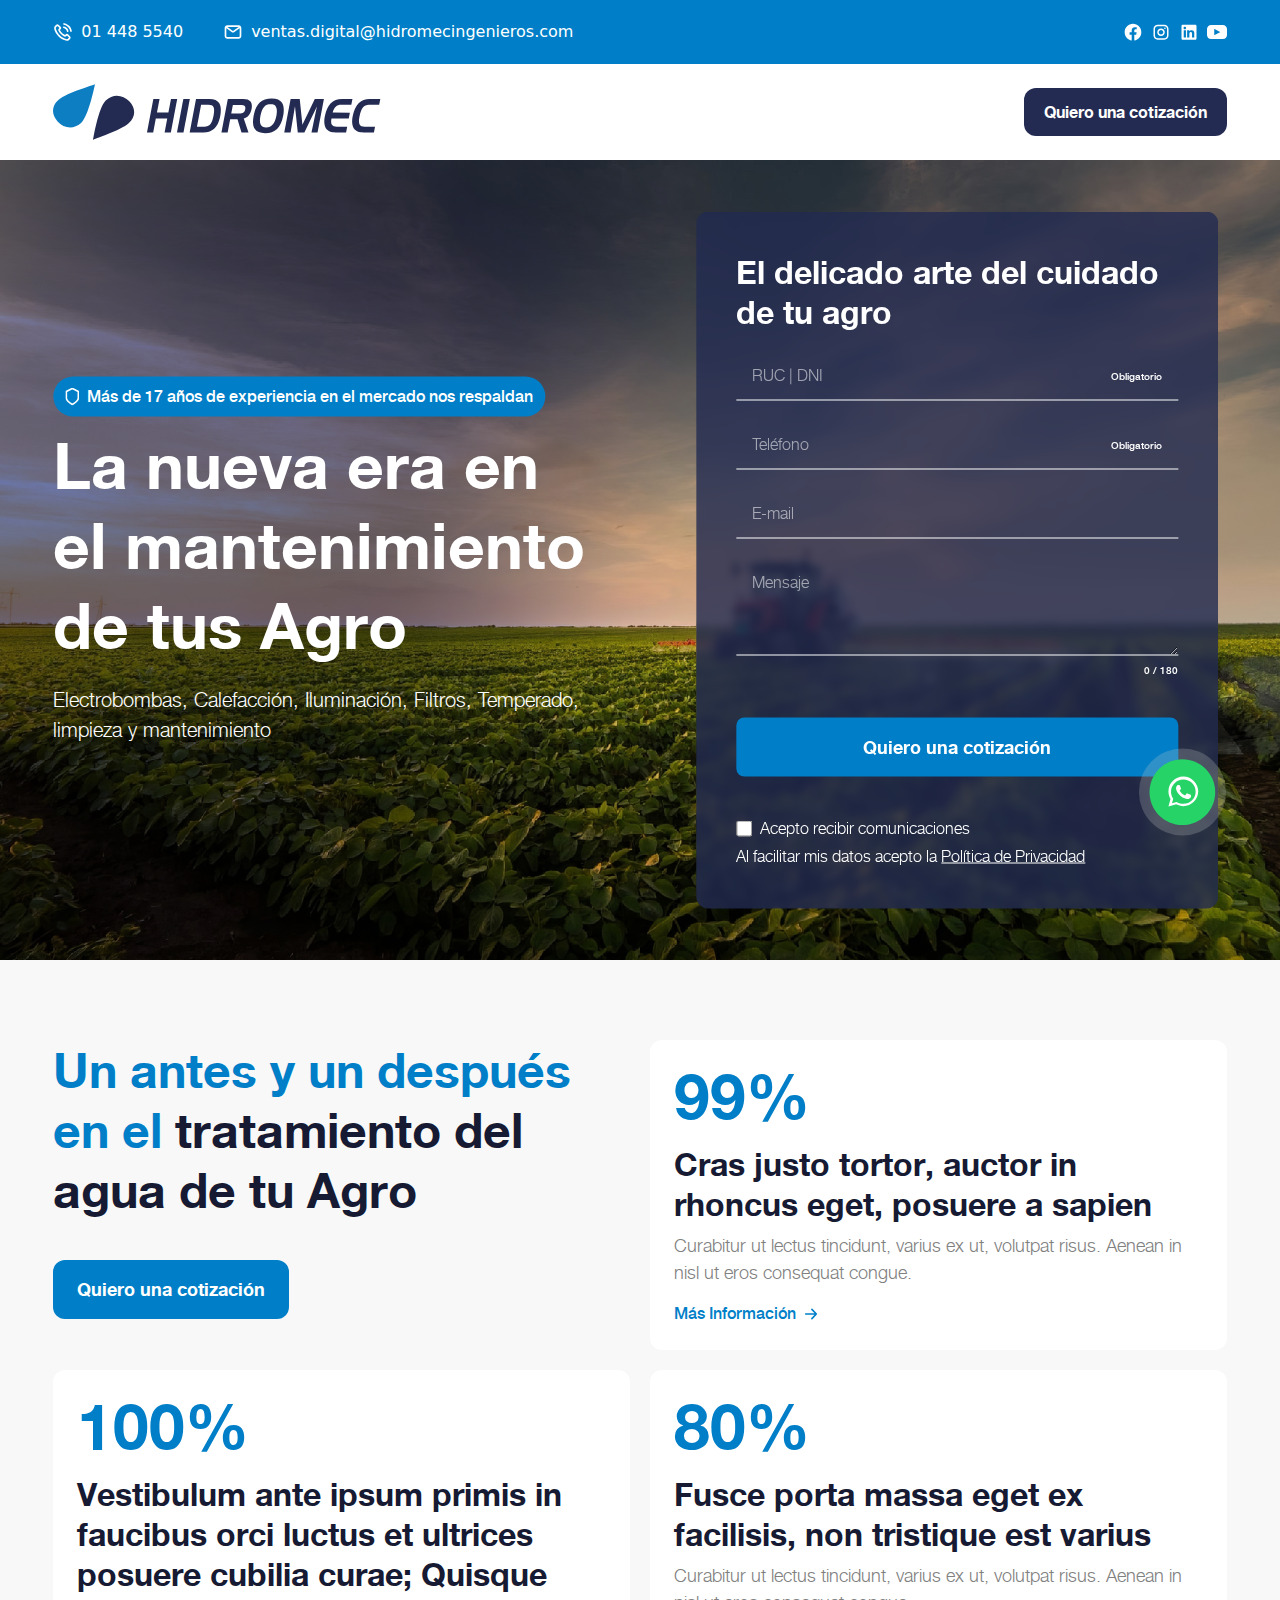
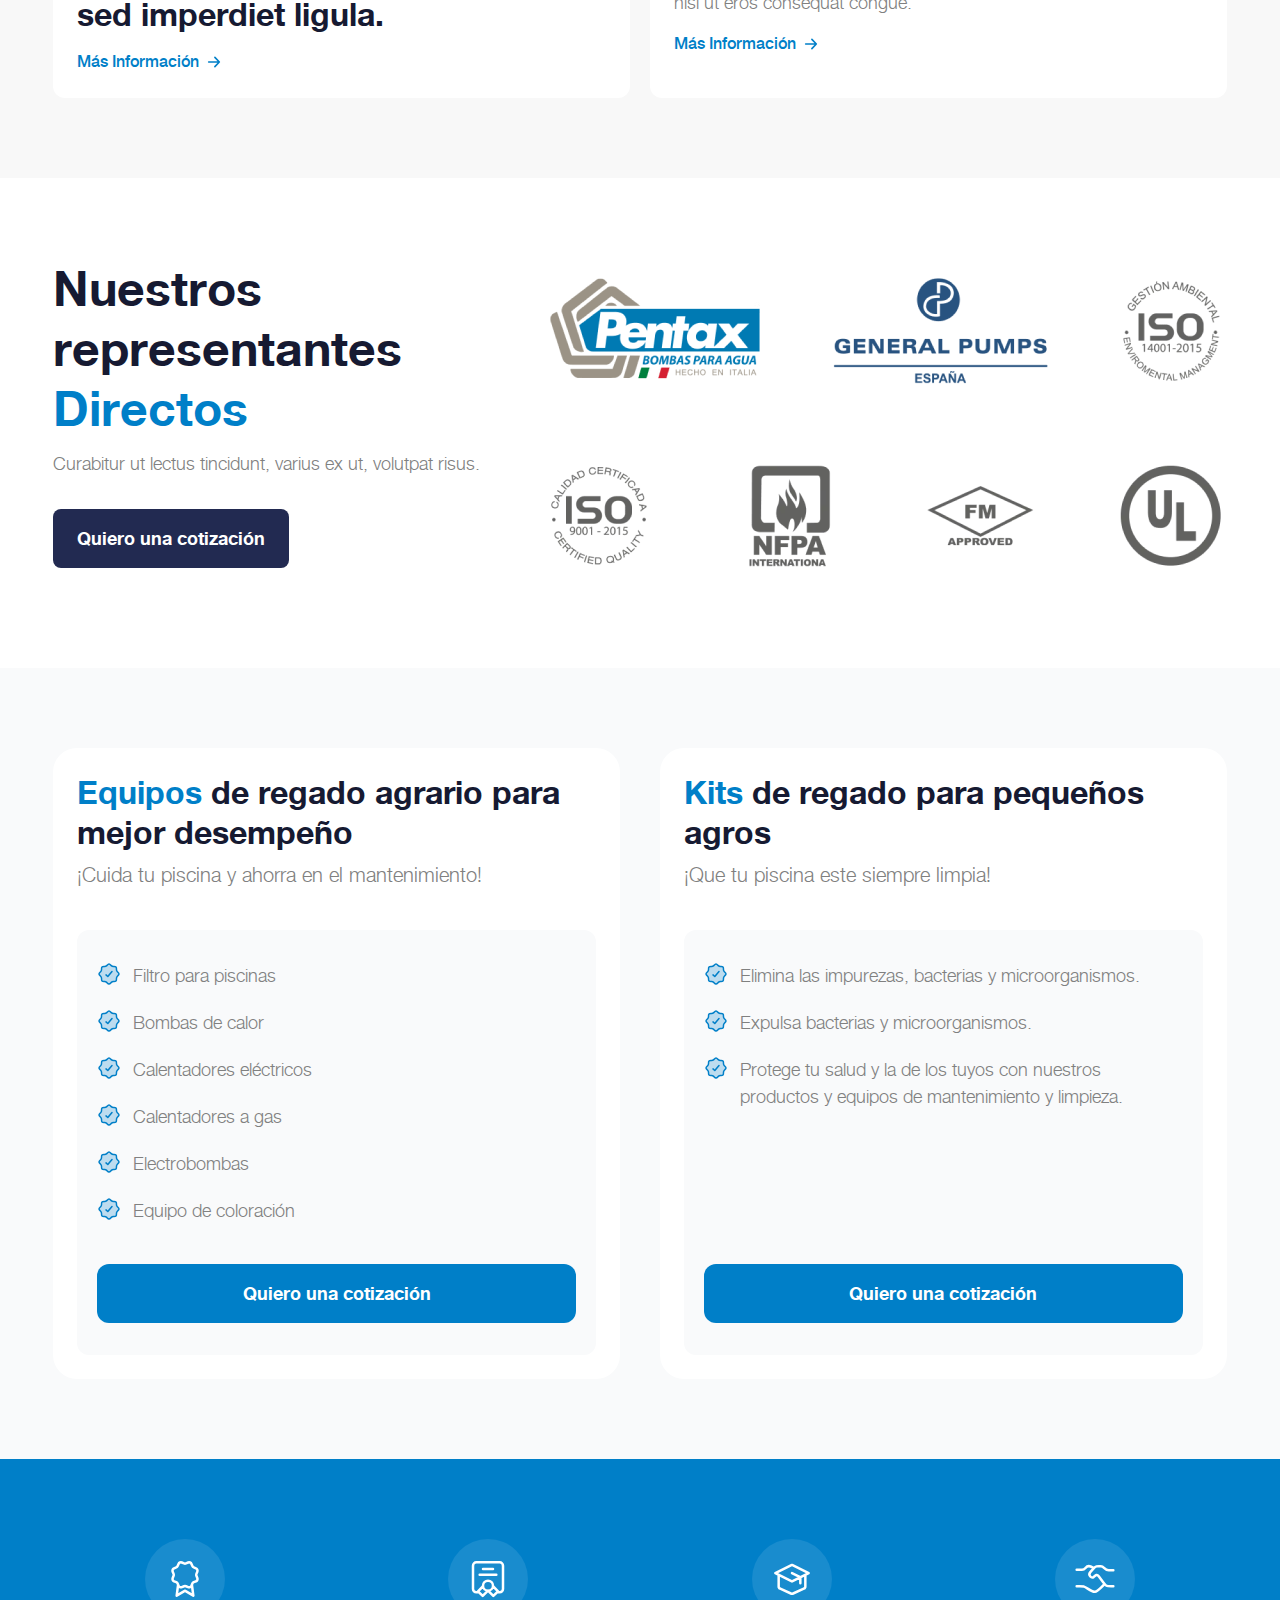
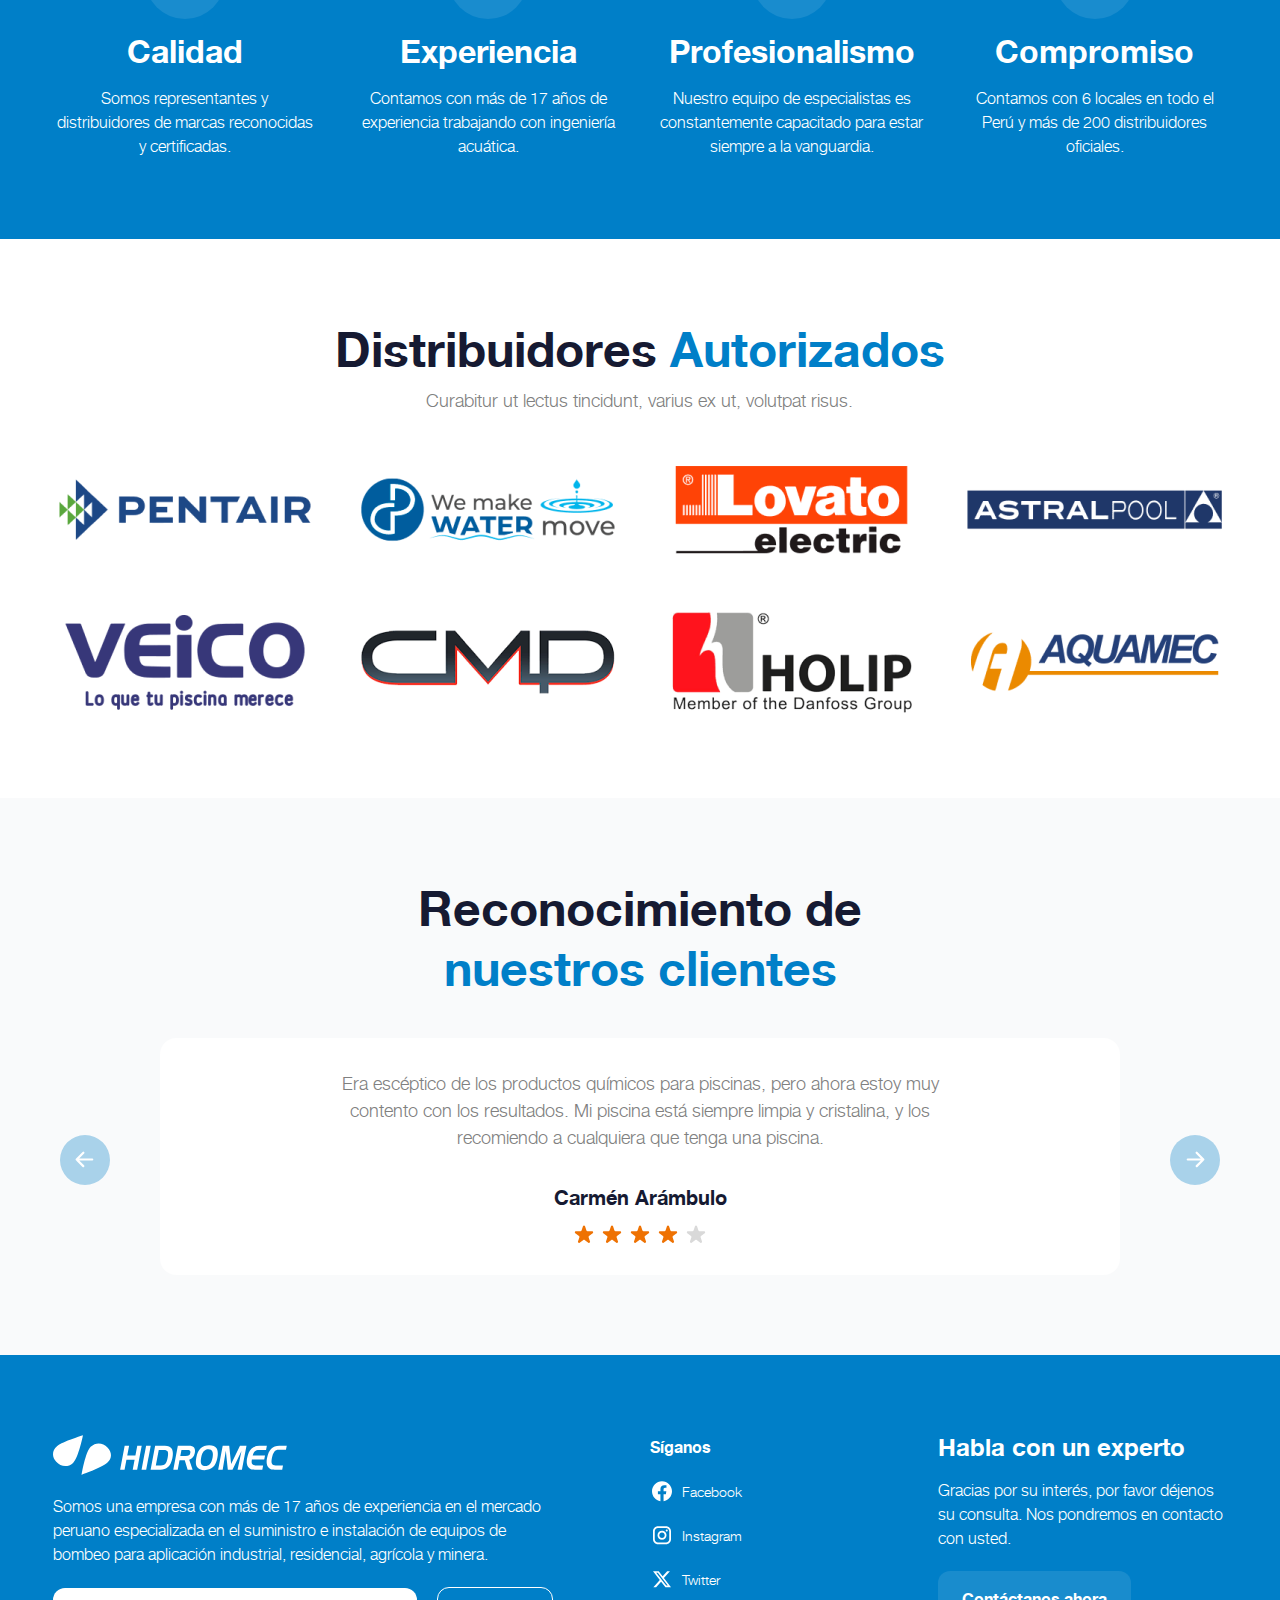
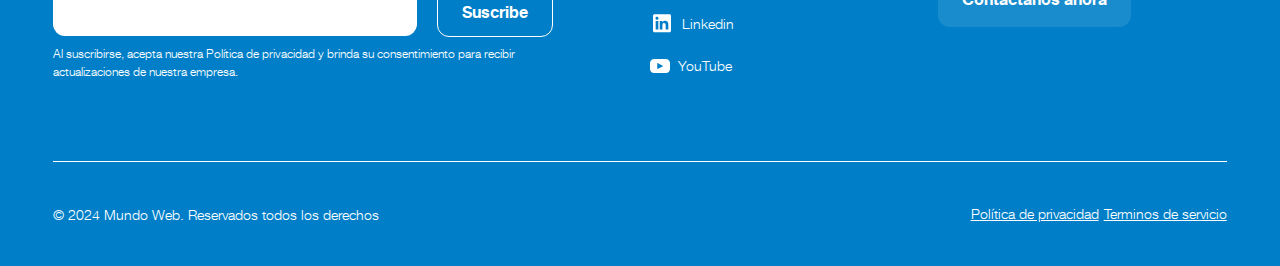
==== commit 4c711fb2: "terminado la maquetacion" ====
--- a/src/index_1.html
+++ b/src/index_1.html
@@ -28,21 +28,21 @@
       }
 
       .custom-swiper-buttons .swiper-button-prev:after {
-        background-image: url("./images/svg/image_22.svg");
+        background-image: url("./images/svg/image_35.svg");
         transition: background-image 0.2s ease-in-out;
       }
 
       .custom-swiper-buttons .swiper-button-prev:hover:after {
-        background-image: url("./images/svg/image_25.svg");
+        background-image: url("./images/svg/image_37.svg");
       }
 
       .custom-swiper-buttons .swiper-button-next:after {
-        background-image: url("./images/svg/image_23.svg");
+        background-image: url("./images/svg/image_36.svg");
         transition: background-image 0.2s ease-in-out;
       }
 
       .custom-swiper-buttons .swiper-button-next:hover:after {
-        background-image: url("./images/svg/image_24.svg");
+        background-image: url("./images/svg/image_39.svg");
       }
     </style>
   </head>
@@ -97,7 +97,7 @@
         </div>
       </div>
 
-      <div class="flex justify-end w-11/12 mx-auto z-[200] relative">
+      <div class="flex justify-end w-11/12 mx-auto z-[2000] relative">
         <div class="fixed bottom-6 sm:bottom-[2rem] lg:bottom-[4rem] z-20">
           <a target="_blank" href="#">
             <img
@@ -273,11 +273,11 @@
         </div>
       </section>
 
-      <section class="bg-[#F8F8F8] pt-[305px] md:pt-[450px] lg:pt-16 pb-10">
+      <section class="bg-[#F8F8F8] pt-[305px] md:pt-[450px] lg:py-20">
         <div class="grid grid-cols-1 md:grid-cols-2 w-11/12 mx-auto gap-5">
           <div class="flex flex-col gap-10 max-w-[665px]">
             <h2
-              class="text-[#007FC8] font-helveticaBold text-text48 leading-tight"
+              class="text-[#007FC8] font-helveticaBold text-text44 md:text-text48 leading-tight"
             >
               Un antes y un después en el
               <span class="text-[#161A32]"
@@ -306,11 +306,13 @@
               </p>
               <div class="flex flex-col gap-2">
                 <h3
-                  class="text-[#161A32] font-helveticaBold text-text32 leading-tight"
+                  class="text-[#161A32] font-helveticaBold text-text26 md:text-text32 leading-tight"
                 >
                   Cras justo tortor, auctor in rhoncus eget, posuere a sapien
                 </h3>
-                <p class="text-[#808080] font-helveticaLight text-text18">
+                <p
+                  class="text-[#808080] font-helveticaLight text-text16 md:text-text18"
+                >
                   Curabitur ut lectus tincidunt, varius ex ut, volutpat risus.
                   Aenean in nisl ut eros consequat congue.
                 </p>
@@ -354,7 +356,7 @@
               </p>
               <div class="flex flex-col gap-2">
                 <h3
-                  class="text-[#161A32] font-helveticaBold text-text32 leading-tight"
+                  class="text-[#161A32] font-helveticaBold text-text26 md:text-text32 leading-tight"
                 >
                   Vestibulum ante ipsum primis in faucibus orci luctus et
                   ultrices posuere cubilia curae; Quisque sed imperdiet ligula.
@@ -399,11 +401,13 @@
               </p>
               <div class="flex flex-col gap-2">
                 <h3
-                  class="text-[#161A32] font-helveticaBold text-text32 leading-tight"
+                  class="text-[#161A32] font-helveticaBold text-text26 md:text-text32 leading-tight"
                 >
                   Fusce porta massa eget ex facilisis, non tristique est varius
                 </h3>
-                <p class="text-[#808080] font-helveticaLight text-text18">
+                <p
+                  class="text-[#808080] font-helveticaLight text-text16 md:text-text18"
+                >
                   Curabitur ut lectus tincidunt, varius ex ut, volutpat risus.
                   Aenean in nisl ut eros consequat congue.
                 </p>
@@ -438,6 +442,188 @@
         </div>
       </section>
 
+      <section class="bg-white">
+        <div
+          class="flex flex-col md:flex-row w-11/12 mx-auto gap-10 justify-between py-20"
+        >
+          <div class="flex flex-col gap-3 w-full md:max-w-[450px]">
+            <h3
+              class="text-[#161A32] font-helveticaBold text-text48 leading-tight"
+            >
+              Nuestros representantes
+              <span class="text-[#007FC8]">Directos</span>
+            </h3>
+            <p class="text-[#808080] font-helveticaLight text-text18">
+              Curabitur ut lectus tincidunt, varius ex ut, volutpat risus.
+            </p>
+
+            <div class="flex justify-start items-center py-5">
+              <a
+                href="#"
+                class="text-text18 font-helveticaBold text-white bg-[#222A51] py-4 px-6 text-center rounded-lg"
+                >Quiero una cotización</a
+              >
+            </div>
+          </div>
+
+          <div
+            class="grid grid-cols-2 gap-10 md:flex md:flex-row md:flex-wrap md:gap-5 xl:gap-10 justify-center xl:justify-between w-full md:max-w-[768px]"
+          >
+            <div class="flex justify-center items-center">
+              <img src="./images/img/image_18.png" alt="pentax" />
+            </div>
+            <div class="flex justify-center items-center">
+              <img src="./images/img/image_19.png" alt="General Pumps" />
+            </div>
+            <div class="flex justify-center items-center">
+              <img src="./images/img/image_20.png" alt="ISO" />
+            </div>
+            <div class="flex justify-center items-center">
+              <img src="./images/img/image_21.png" alt="ISO" />
+            </div>
+            <div class="flex justify-center items-center">
+              <img src="./images/img/image_22.png" alt="NFPA" />
+            </div>
+
+            <div class="flex justify-center items-center">
+              <img src="./images/img/image_23.png" alt="APROVED" />
+            </div>
+
+            <div class="flex justify-center items-center">
+              <img src="./images/img/image_24.png" alt="UL" />
+            </div>
+          </div>
+        </div>
+      </section>
+
+      <section class="w-11/12 mx-auto py-20">
+        <div
+          class="grid grid-cols-1 md:grid-cols-2 w-full md:max-w-[1200px] mx-auto gap-10"
+        >
+          <div
+            class="flex flex-col bg-white rounded-3xl p-6 gap-10 hover:shadow-lg md:duration-300"
+          >
+            <div class="flex flex-col gap-2">
+              <h2
+                class="text-[#161A32] font-helveticaBold text-text32 leading-tight"
+              >
+                <span class="text-[#007FC8]">Equipos</span> de regado agrario
+                para mejor desempeño
+              </h2>
+              <p class="text-[#808080] font-helveticaLight text-text20">
+                ¡Cuida tu piscina y ahorra en el mantenimiento!
+              </p>
+            </div>
+
+            <div class="rounded-xl bg-[#F9FAFB] py-8 px-5 flex flex-col gap-10">
+              <div class="flex flex-col gap-5">
+                <div class="flex gap-3 justify-start items-start">
+                  <img src="./images/svg/image_11.svg" alt="" />
+                  <p class="text-[#808080] font-helveticaLight text-text18">
+                    Filtro para piscinas
+                  </p>
+                </div>
+
+                <div class="flex gap-3 justify-start items-start">
+                  <img src="./images/svg/image_11.svg" alt="" />
+                  <p class="text-[#808080] font-helveticaLight text-text18">
+                    Bombas de calor
+                  </p>
+                </div>
+
+                <div class="flex gap-3 justify-start items-start">
+                  <img src="./images/svg/image_11.svg" alt="" />
+                  <p class="text-[#808080] font-helveticaLight text-text18">
+                    Calentadores eléctricos
+                  </p>
+                </div>
+
+                <div class="flex gap-3 justify-start items-start">
+                  <img src="./images/svg/image_11.svg" alt="" />
+                  <p class="text-[#808080] font-helveticaLight text-text18">
+                    Calentadores a gas
+                  </p>
+                </div>
+
+                <div class="flex gap-3 justify-start items-start">
+                  <img src="./images/svg/image_11.svg" alt="" />
+                  <p class="text-[#808080] font-helveticaLight text-text18">
+                    Electrobombas
+                  </p>
+                </div>
+
+                <div class="flex gap-3 justify-start items-start">
+                  <img src="./images/svg/image_11.svg" alt="" />
+                  <p class="text-[#808080] font-helveticaLight text-text18">
+                    Equipo de coloración
+                  </p>
+                </div>
+              </div>
+
+              <div class="flex justify-center items-center">
+                <a
+                  href="#"
+                  class="bg-[#007FC8] font-helveticaBold text-text18 rounded-xl py-4 px-6 w-full text-center text-white"
+                  >Quiero una cotización</a
+                >
+              </div>
+            </div>
+          </div>
+
+          <div
+            class="flex flex-col bg-white rounded-3xl p-6 gap-10 hover:shadow-lg md:duration-300"
+          >
+            <div class="flex flex-col gap-2">
+              <h2
+                class="text-[#161A32] font-helveticaBold text-text32 leading-tight"
+              >
+                <span class="text-[#007FC8]">Kits</span> de regado para pequeños
+                agros
+              </h2>
+              <p class="text-[#808080] font-helveticaLight text-text20">
+                ¡Que tu piscina este siempre limpia!
+              </p>
+            </div>
+
+            <div
+              class="rounded-xl bg-[#F9FAFB] py-8 px-5 flex flex-col gap-10 flex-grow justify-between"
+            >
+              <div class="flex flex-col gap-5">
+                <div class="flex gap-3 justify-start items-start">
+                  <img src="./images/svg/image_11.svg" alt="" />
+                  <p class="text-[#808080] font-helveticaLight text-text18">
+                    Elimina las impurezas, bacterias y microorganismos.
+                  </p>
+                </div>
+
+                <div class="flex gap-3 justify-start items-start">
+                  <img src="./images/svg/image_11.svg" alt="" />
+                  <p class="text-[#808080] font-helveticaLight text-text18">
+                    Expulsa bacterias y microorganismos.
+                  </p>
+                </div>
+
+                <div class="flex gap-3 justify-start items-start">
+                  <img src="./images/svg/image_11.svg" alt="" />
+                  <p class="text-[#808080] font-helveticaLight text-text18">
+                    Protege tu salud y la de los tuyos con nuestros productos y
+                    equipos de mantenimiento y limpieza.
+                  </p>
+                </div>
+              </div>
+
+              <div class="flex justify-center items-center">
+                <a
+                  href="#"
+                  class="bg-[#007FC8] font-helveticaBold text-text18 rounded-xl py-4 px-6 w-full text-center text-white"
+                  >Quiero una cotización</a
+                >
+              </div>
+            </div>
+          </div>
+        </div>
+      </section>
+
       <section class="bg-[#007FC8]">
         <div
           class="grid grid-cols-1 md:grid-cols-2 lg:grid-cols-4 w-11/12 mx-auto gap-10 py-20"
@@ -504,6 +690,50 @@
         </div>
       </section>
 
+      <section class="bg-white">
+        <div class="flex flex-col gap-10 py-20 w-11/12 mx-auto">
+          <div class="flex flex-col items-center gap-2">
+            <h3
+              class="text-[#161A32] text-text48 font-helveticaBold leading-tight text-center"
+            >
+              Distribuidores <span class="text-[#007FC8]">Autorizados</span>
+            </h3>
+            <p
+              class="text-[#808080] font-helveticaLight text-text18 text-center"
+            >
+              Curabitur ut lectus tincidunt, varius ex ut, volutpat risus.
+            </p>
+          </div>
+
+          <div class="grid grid-cols-2 lg:grid-cols-4 gap-5 md:gap-10">
+            <div class="flex justify-center items-center">
+              <img src="./images/img/image_25.png" alt="pentair" />
+            </div>
+            <div class="flex justify-center items-center">
+              <img src="./images/img/image_26.png" alt="pentair" />
+            </div>
+            <div class="flex justify-center items-center">
+              <img src="./images/img/image_27.png" alt="pentair" />
+            </div>
+            <div class="flex justify-center items-center">
+              <img src="./images/img/image_28.png" alt="pentair" />
+            </div>
+            <div class="flex justify-center items-center">
+              <img src="./images/img/image_29.png" alt="pentair" />
+            </div>
+            <div class="flex justify-center items-center">
+              <img src="./images/img/image_32.png" alt="pentair" />
+            </div>
+            <div class="flex justify-center items-center">
+              <img src="./images/img/image_30.png" alt="pentair" />
+            </div>
+            <div class="flex justify-center items-center">
+              <img src="./images/img/image_31.png" alt="pentair" />
+            </div>
+          </div>
+        </div>
+      </section>
+
       <section class="pb-20 pt-10 md:pt-20">
         <h3
           class="text-[#161A32] font-helveticaBold text-text32 md:text-text48 text-center w-[300px] md:w-[500px] mx-auto leading-tight pb-10"
@@ -512,12 +742,12 @@
           <span class="text-[#007FC8]">nuestros clientes</span>
         </h3>
 
-        <div class="w-11/12 md:max-w-[1000px] mx-auto relative">
+        <div class="w-11/12 md:w-9/12 mx-auto relative">
           <div class="swiper testimonios rounded-2xl">
             <div class="swiper-wrapper">
               <div class="swiper-slide">
                 <div
-                  class="flex flex-col gap-8 bg-white rounded-lg p-6 items-center"
+                  class="flex flex-col gap-8 bg-white rounded-lg p-6 md:p-8 items-center"
                 >
                   <p
                     class="text-[#808080] font-helveticaLight text-text18 text-center max-w-[600px]"
--- a/src/css/output.css
+++ b/src/css/output.css
@@ -590,8 +590,28 @@
   z-index: 20;
 }
 
+.z-\[2000\] {
+  z-index: 2000;
+}
+
 .z-\[200\] {
   z-index: 200;
+}
+
+.order-1 {
+  order: 1;
+}
+
+.order-2 {
+  order: 2;
+}
+
+.order-3 {
+  order: 3;
+}
+
+.col-span-1 {
+  grid-column: span 1 / span 1;
 }
 
 .mx-auto {
@@ -635,6 +655,10 @@
   height: 355px;
 }
 
+.h-\[728px\] {
+  height: 728px;
+}
+
 .h-\[800px\] {
   height: 800px;
 }
@@ -655,16 +679,16 @@
   width: 300px;
 }
 
+.w-\[728px\] {
+  width: 728px;
+}
+
 .w-full {
   width: 100%;
 }
 
-.w-10\/12 {
-  width: 83.333333%;
-}
-
-.w-9\/12 {
-  width: 75%;
+.max-w-\[600px\] {
+  max-width: 600px;
 }
 
 .max-w-\[665px\] {
@@ -673,14 +697,6 @@
 
 .max-w-\[700px\] {
   max-width: 700px;
-}
-
-.max-w-\[1000px\] {
-  max-width: 1000px;
-}
-
-.max-w-\[600px\] {
-  max-width: 600px;
 }
 
 .flex-grow {
@@ -709,6 +725,10 @@
   grid-template-columns: repeat(1, minmax(0, 1fr));
 }
 
+.grid-cols-2 {
+  grid-template-columns: repeat(2, minmax(0, 1fr));
+}
+
 .flex-col {
   flex-direction: column;
 }
@@ -822,6 +842,11 @@
   border-color: rgb(255 255 255 / var(--tw-border-opacity));
 }
 
+.\!border-white {
+  --tw-border-opacity: 1 !important;
+  border-color: rgb(255 255 255 / var(--tw-border-opacity)) !important;
+}
+
 .bg-\[\#007FC8\] {
   --tw-bg-opacity: 1;
   background-color: rgb(0 127 200 / var(--tw-bg-opacity));
@@ -970,22 +995,14 @@
   padding-top: 2.5rem;
 }
 
-.pt-\[150px\] {
-  padding-top: 150px;
+.pt-\[305px\] {
+  padding-top: 305px;
 }
 
 .pt-\[350px\] {
   padding-top: 350px;
 }
 
-.pt-\[305\] {
-  padding-top: 305;
-}
-
-.pt-\[305px\] {
-  padding-top: 305px;
-}
-
 .text-center {
   text-align: center;
 }
@@ -1030,12 +1047,20 @@
   font-size: 24px;
 }
 
+.text-text26 {
+  font-size: 26px;
+}
+
 .text-text32 {
   font-size: 32px;
 }
 
 .text-text40 {
   font-size: 40px;
+}
+
+.text-text44 {
+  font-size: 44px;
 }
 
 .text-text48 {
@@ -1097,30 +1122,40 @@
   --tw-text-opacity: 0.5;
 }
 
+.text-opacity-0 {
+  --tw-text-opacity: 0;
+}
+
 .underline {
   text-decoration-line: underline;
 }
 
-.backdrop-blur-lg {
-  --tw-backdrop-blur: blur(16px);
+.backdrop-blur-sm {
+  --tw-backdrop-blur: blur(4px);
   -webkit-backdrop-filter: var(--tw-backdrop-blur) var(--tw-backdrop-brightness) var(--tw-backdrop-contrast) var(--tw-backdrop-grayscale) var(--tw-backdrop-hue-rotate) var(--tw-backdrop-invert) var(--tw-backdrop-opacity) var(--tw-backdrop-saturate) var(--tw-backdrop-sepia);
           backdrop-filter: var(--tw-backdrop-blur) var(--tw-backdrop-brightness) var(--tw-backdrop-contrast) var(--tw-backdrop-grayscale) var(--tw-backdrop-hue-rotate) var(--tw-backdrop-invert) var(--tw-backdrop-opacity) var(--tw-backdrop-saturate) var(--tw-backdrop-sepia);
 }
 
-.backdrop-blur-md {
-  --tw-backdrop-blur: blur(12px);
+.backdrop-blur-\[5px\] {
+  --tw-backdrop-blur: blur(5px);
   -webkit-backdrop-filter: var(--tw-backdrop-blur) var(--tw-backdrop-brightness) var(--tw-backdrop-contrast) var(--tw-backdrop-grayscale) var(--tw-backdrop-hue-rotate) var(--tw-backdrop-invert) var(--tw-backdrop-opacity) var(--tw-backdrop-saturate) var(--tw-backdrop-sepia);
           backdrop-filter: var(--tw-backdrop-blur) var(--tw-backdrop-brightness) var(--tw-backdrop-contrast) var(--tw-backdrop-grayscale) var(--tw-backdrop-hue-rotate) var(--tw-backdrop-invert) var(--tw-backdrop-opacity) var(--tw-backdrop-saturate) var(--tw-backdrop-sepia);
 }
 
-.backdrop-blur-xl {
-  --tw-backdrop-blur: blur(24px);
+.backdrop-blur-\[1px\] {
+  --tw-backdrop-blur: blur(1px);
   -webkit-backdrop-filter: var(--tw-backdrop-blur) var(--tw-backdrop-brightness) var(--tw-backdrop-contrast) var(--tw-backdrop-grayscale) var(--tw-backdrop-hue-rotate) var(--tw-backdrop-invert) var(--tw-backdrop-opacity) var(--tw-backdrop-saturate) var(--tw-backdrop-sepia);
           backdrop-filter: var(--tw-backdrop-blur) var(--tw-backdrop-brightness) var(--tw-backdrop-contrast) var(--tw-backdrop-grayscale) var(--tw-backdrop-hue-rotate) var(--tw-backdrop-invert) var(--tw-backdrop-opacity) var(--tw-backdrop-saturate) var(--tw-backdrop-sepia);
 }
 
-.backdrop-blur-sm {
-  --tw-backdrop-blur: blur(4px);
+.backdrop-blur-\[2px\] {
+  --tw-backdrop-blur: blur(2px);
+  -webkit-backdrop-filter: var(--tw-backdrop-blur) var(--tw-backdrop-brightness) var(--tw-backdrop-contrast) var(--tw-backdrop-grayscale) var(--tw-backdrop-hue-rotate) var(--tw-backdrop-invert) var(--tw-backdrop-opacity) var(--tw-backdrop-saturate) var(--tw-backdrop-sepia);
+          backdrop-filter: var(--tw-backdrop-blur) var(--tw-backdrop-brightness) var(--tw-backdrop-contrast) var(--tw-backdrop-grayscale) var(--tw-backdrop-hue-rotate) var(--tw-backdrop-invert) var(--tw-backdrop-opacity) var(--tw-backdrop-saturate) var(--tw-backdrop-sepia);
+}
+
+.backdrop-blur-\[3px\] {
+  --tw-backdrop-blur: blur(3px);
   -webkit-backdrop-filter: var(--tw-backdrop-blur) var(--tw-backdrop-brightness) var(--tw-backdrop-contrast) var(--tw-backdrop-grayscale) var(--tw-backdrop-hue-rotate) var(--tw-backdrop-invert) var(--tw-backdrop-opacity) var(--tw-backdrop-saturate) var(--tw-backdrop-sepia);
           backdrop-filter: var(--tw-backdrop-blur) var(--tw-backdrop-brightness) var(--tw-backdrop-contrast) var(--tw-backdrop-grayscale) var(--tw-backdrop-hue-rotate) var(--tw-backdrop-invert) var(--tw-backdrop-opacity) var(--tw-backdrop-saturate) var(--tw-backdrop-sepia);
 }
@@ -1216,6 +1251,8 @@
   }
 }
 
+/* modificar el color segun la pagina */
+
 .swiper-pagination-bullet-active {
   --tw-bg-opacity: 1 !important;
   background-color: rgb(34 42 81 / var(--tw-bg-opacity)) !important;
@@ -1303,6 +1340,30 @@
 }
 
 @media (min-width: 768px) {
+  .md\:order-1 {
+    order: 1;
+  }
+
+  .md\:order-2 {
+    order: 2;
+  }
+
+  .md\:order-3 {
+    order: 3;
+  }
+
+  .md\:col-span-1 {
+    grid-column: span 1 / span 1;
+  }
+
+  .md\:row-span-1 {
+    grid-row: span 1 / span 1;
+  }
+
+  .md\:row-span-2 {
+    grid-row: span 2 / span 2;
+  }
+
   .md\:mb-0 {
     margin-bottom: 0px;
   }
@@ -1327,6 +1388,10 @@
     width: 91.666667%;
   }
 
+  .md\:w-9\/12 {
+    width: 75%;
+  }
+
   .md\:w-\[500px\] {
     width: 500px;
   }
@@ -1347,6 +1412,10 @@
     max-width: 1200px;
   }
 
+  .md\:max-w-\[450px\] {
+    max-width: 450px;
+  }
+
   .md\:max-w-\[500px\] {
     max-width: 500px;
   }
@@ -1355,6 +1424,10 @@
     max-width: 600px;
   }
 
+  .md\:max-w-\[768px\] {
+    max-width: 768px;
+  }
+
   .md\:grid-cols-2 {
     grid-template-columns: repeat(2, minmax(0, 1fr));
   }
@@ -1363,6 +1436,10 @@
     flex-direction: row;
   }
 
+  .md\:flex-wrap {
+    flex-wrap: wrap;
+  }
+
   .md\:items-center {
     align-items: center;
   }
@@ -1379,6 +1456,10 @@
     gap: 0px;
   }
 
+  .md\:gap-10 {
+    gap: 2.5rem;
+  }
+
   .md\:gap-24 {
     gap: 6rem;
   }
@@ -1387,12 +1468,16 @@
     gap: 1.25rem;
   }
 
+  .md\:p-8 {
+    padding: 2rem;
+  }
+
   .md\:pt-20 {
     padding-top: 5rem;
   }
 
-  .md\:pt-\[305px\] {
-    padding-top: 305px;
+  .md\:pt-\[450px\] {
+    padding-top: 450px;
   }
 
   .md\:pt-\[495px\] {
@@ -1403,12 +1488,16 @@
     padding-top: 500px;
   }
 
-  .md\:pt-\[450px\] {
-    padding-top: 450px;
-  }
-
   .md\:text-text16 {
     font-size: 16px;
+  }
+
+  .md\:text-text18 {
+    font-size: 18px;
+  }
+
+  .md\:text-text32 {
+    font-size: 32px;
   }
 
   .md\:text-text48 {
@@ -1449,10 +1538,6 @@
     width: 75%;
   }
 
-  .lg\:max-w-\[1400px\] {
-    max-width: 1400px;
-  }
-
   .lg\:max-w-\[442px\] {
     max-width: 442px;
   }
@@ -1461,10 +1546,6 @@
     max-width: 700px;
   }
 
-  .lg\:max-w-\[520px\] {
-    max-width: 520px;
-  }
-
   .lg\:grid-cols-2 {
     grid-template-columns: repeat(2, minmax(0, 1fr));
   }
@@ -1477,12 +1558,25 @@
     grid-template-columns: repeat(4, minmax(0, 1fr));
   }
 
+  .lg\:py-20 {
+    padding-top: 5rem;
+    padding-bottom: 5rem;
+  }
+
+  .lg\:pb-0 {
+    padding-bottom: 0px;
+  }
+
   .lg\:pt-0 {
     padding-top: 0px;
   }
 
   .lg\:pt-16 {
     padding-top: 4rem;
+  }
+
+  .lg\:pt-20 {
+    padding-top: 5rem;
   }
 }
 
@@ -1502,4 +1596,12 @@
   .xl\:hidden {
     display: none;
   }
-}
+
+  .xl\:justify-between {
+    justify-content: space-between;
+  }
+
+  .xl\:gap-10 {
+    gap: 2.5rem;
+  }
+}
